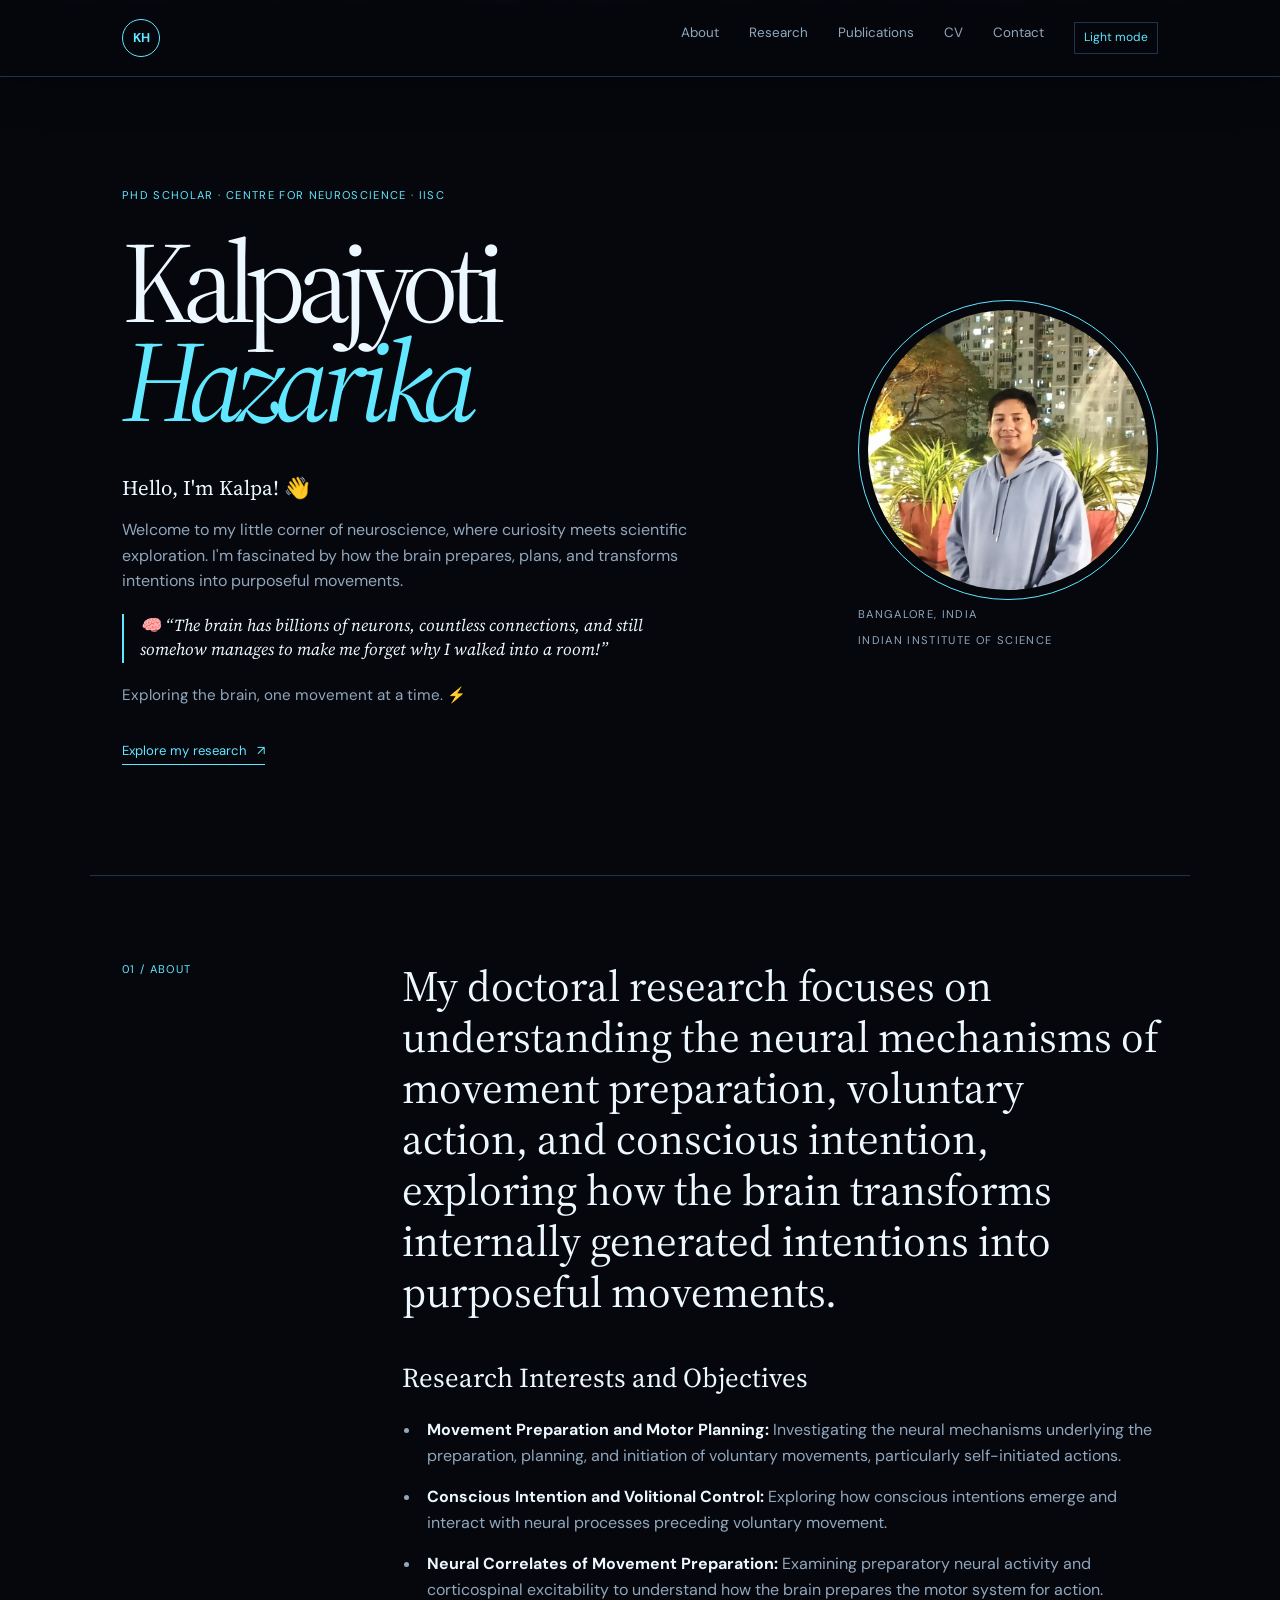
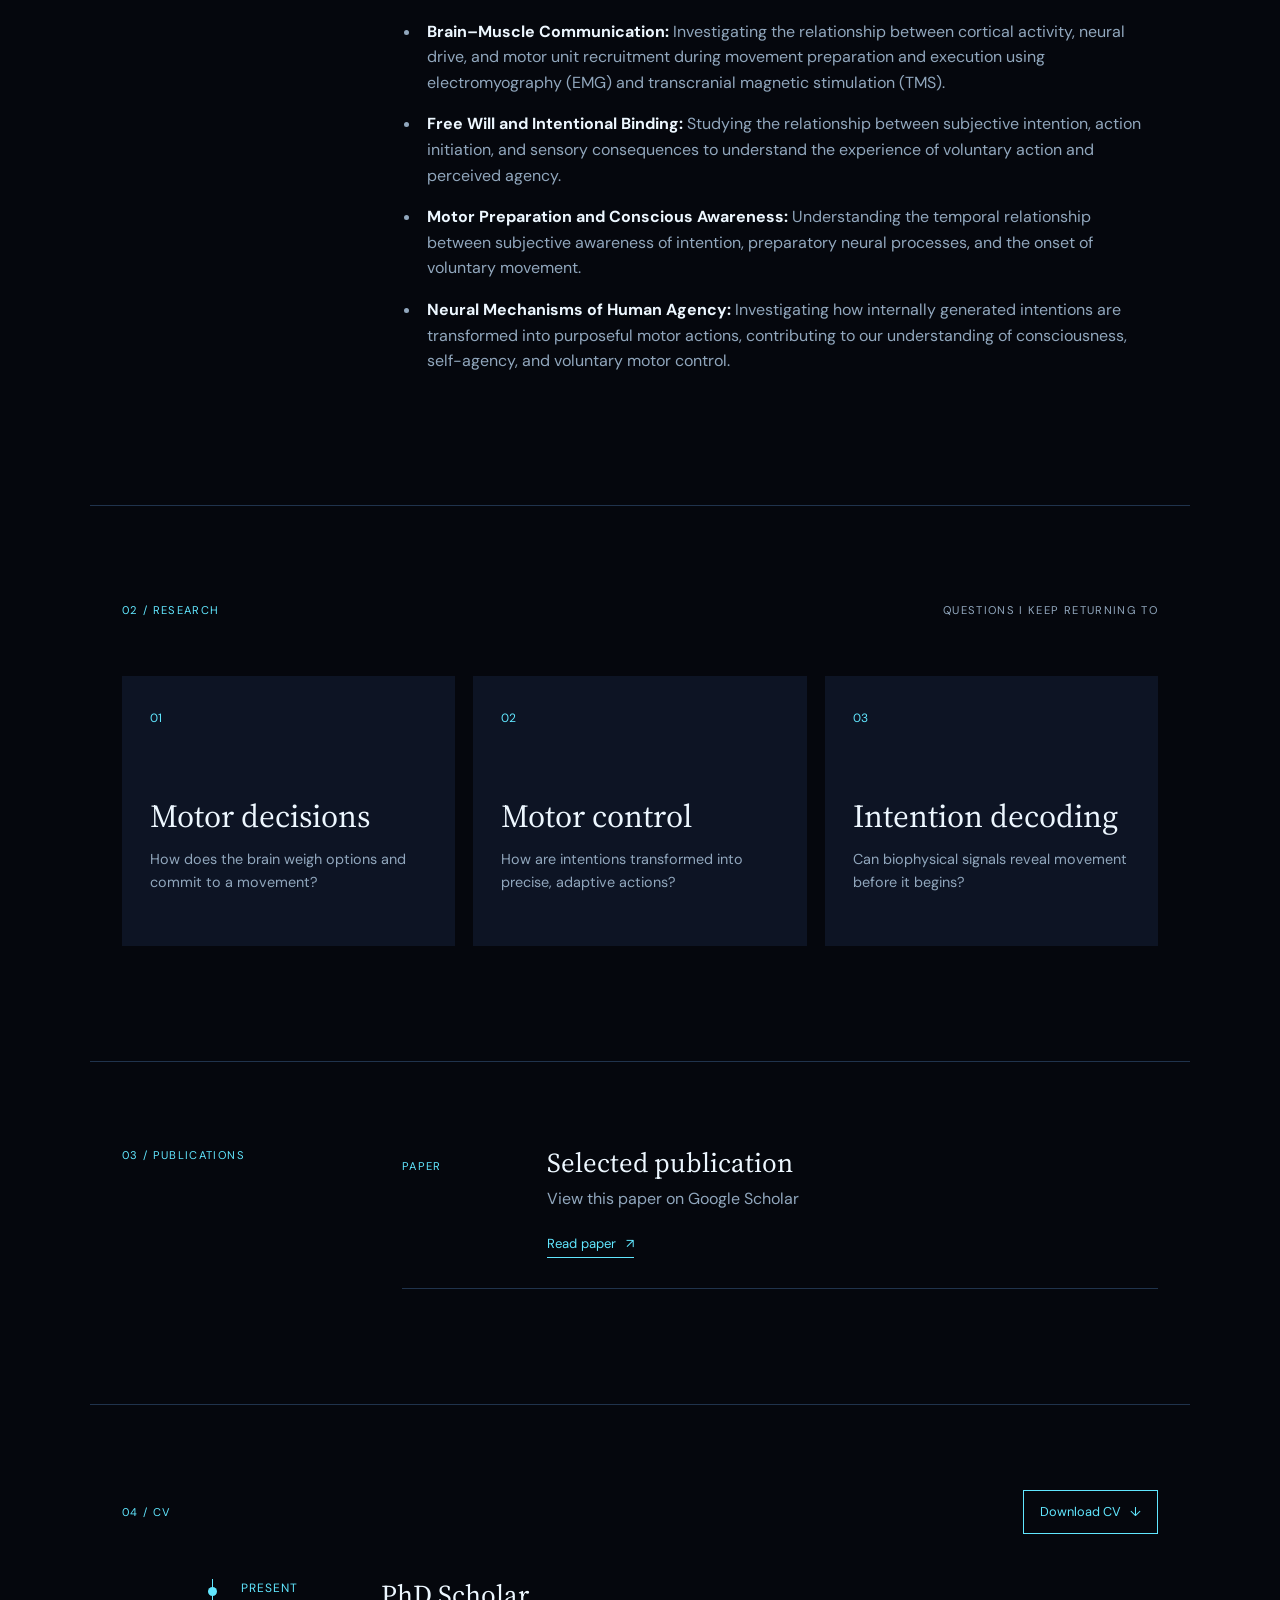
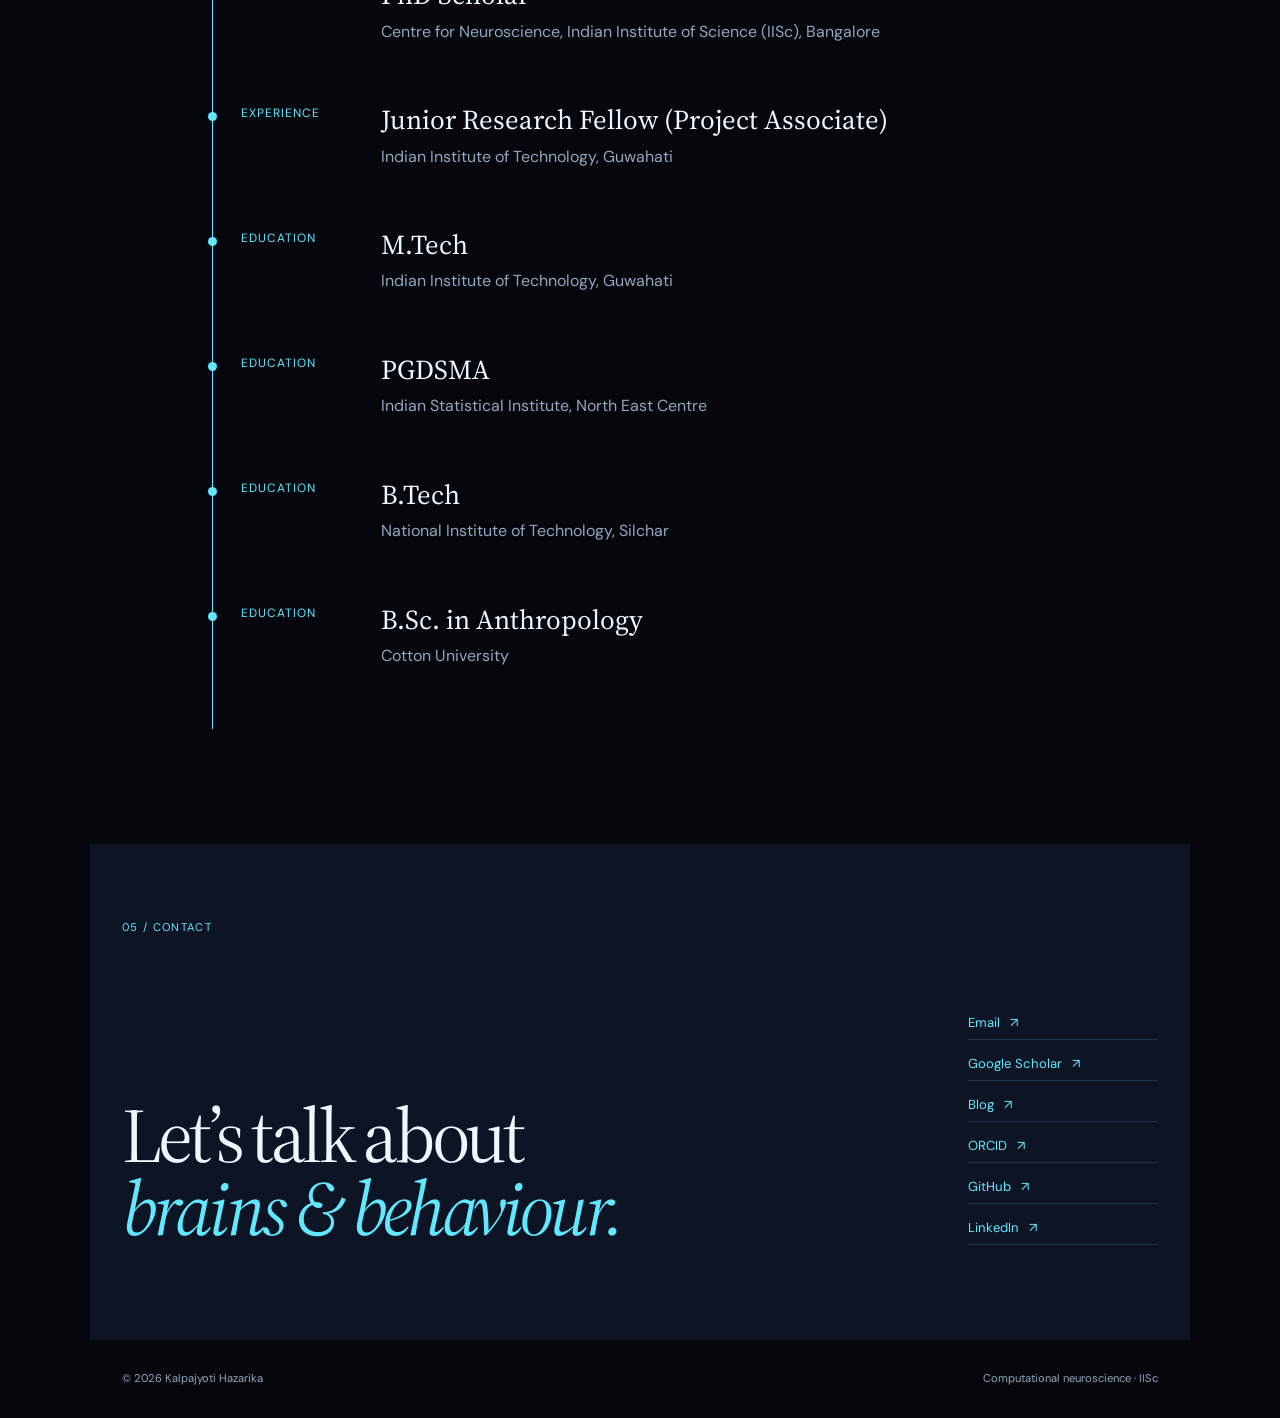
==== index.html @ 0112a3e4 "Update intro section Co-authored-by: Copilot <223556219+Copilot@users.noreply.github.com>" ====
<!doctype html>
<html lang="en">
<head>
  <meta charset="utf-8">
  <meta name="viewport" content="width=device-width, initial-scale=1">
  <meta name="description" content="Kalpajyoti Hazarika - PhD Scholar in computational neuroscience at IISc Bangalore.">
  <title>Kalpajyoti Hazarika | Computational Neuroscience</title>
  <link rel="preconnect" href="https://fonts.googleapis.com">
  <link rel="preconnect" href="https://fonts.gstatic.com" crossorigin>
  <link href="https://fonts.googleapis.com/css2?family=DM+Sans:wght@400;500;600;700&family=Source+Serif+4:opsz,wght@8..60,400;8..60,500;8..60,600&display=swap" rel="stylesheet">
  <link rel="stylesheet" href="styles.css">
</head>
<body>
  <div class="walking-background" aria-hidden="true">
    <img class="walking-skeleton" src="skeleton-brain.png" alt="">
  </div>
  <div class="brain-rain" aria-hidden="true"></div>
  <header class="site-header">
    <nav class="nav container" aria-label="Main navigation">
      <a class="brand" href="#top">KH</a>
      <button class="menu-toggle" aria-label="Toggle navigation" aria-expanded="false">Menu</button>
      <div class="nav-links">
        <a href="#about">About</a>
        <a href="#research">Research</a>
        <a href="#publications">Publications</a>
        <a href="#cv">CV</a>
        <a href="#contact">Contact</a>
        <button class="theme-toggle" type="button" aria-label="Switch to light mode">Light mode</button>
      </div>
    </nav>
  </header>

  <main id="top">
    <section class="hero container">
      <div class="hero-copy">
        <p class="kicker">PhD Scholar · Centre for Neuroscience · IISc</p>
        <!-- Edit your name and position here. -->
        <h1>Kalpajyoti<br><em>Hazarika</em></h1>
        <p class="tagline">Hello, I'm Kalpa! 👋</p>
        <p class="intro-copy">Welcome to my little corner of neuroscience, where curiosity meets scientific exploration. I'm fascinated by how the brain prepares, plans, and transforms intentions into purposeful movements.</p>
        <p class="intro-quote">🧠 “The brain has billions of neurons, countless connections, and still somehow manages to make me forget why I walked into a room!”</p>
        <p class="intro-signoff">Exploring the brain, one movement at a time. ⚡</p>
        <a class="text-link" href="#research">Explore my research <span>↗</span></a>
      </div>
      <div class="hero-photo-wrap">
        <img class="hero-photo" src="photo.png" alt="Kalpajyoti Hazarika" onerror="this.src='https://avatars.githubusercontent.com/u/33069539?v=4'">
        <span class="photo-caption">Bangalore, India<br>Indian Institute of Science</span>
      </div>
    </section>

    <section id="about" class="section container split-section">
      <p class="section-number">01 / ABOUT</p>
      <div>
        <p class="lead">My doctoral research focuses on understanding the neural mechanisms of movement preparation, voluntary action, and conscious intention, exploring how the brain transforms internally generated intentions into purposeful movements.</p>
        <div class="research-interests">
          <h2>Research Interests and Objectives</h2>
          <ul>
            <li><strong>Movement Preparation and Motor Planning:</strong> Investigating the neural mechanisms underlying the preparation, planning, and initiation of voluntary movements, particularly self-initiated actions.</li>
            <li><strong>Conscious Intention and Volitional Control:</strong> Exploring how conscious intentions emerge and interact with neural processes preceding voluntary movement.</li>
            <li><strong>Neural Correlates of Movement Preparation:</strong> Examining preparatory neural activity and corticospinal excitability to understand how the brain prepares the motor system for action.</li>
            <li><strong>Brain–Muscle Communication:</strong> Investigating the relationship between cortical activity, neural drive, and motor unit recruitment during movement preparation and execution using electromyography (EMG) and transcranial magnetic stimulation (TMS).</li>
            <li><strong>Free Will and Intentional Binding:</strong> Studying the relationship between subjective intention, action initiation, and sensory consequences to understand the experience of voluntary action and perceived agency.</li>
            <li><strong>Motor Preparation and Conscious Awareness:</strong> Understanding the temporal relationship between subjective awareness of intention, preparatory neural processes, and the onset of voluntary movement.</li>
            <li><strong>Neural Mechanisms of Human Agency:</strong> Investigating how internally generated intentions are transformed into purposeful motor actions, contributing to our understanding of consciousness, self-agency, and voluntary motor control.</li>
          </ul>
        </div>
      </div>
    </section>

    <section id="research" class="section container">
      <div class="section-heading"><p class="section-number">02 / RESEARCH</p><p class="section-note">Questions I keep returning to</p></div>
      <div class="research-grid">
        <article class="research-card"><span>01</span><h2>Motor decisions</h2><p>How does the brain weigh options and commit to a movement?</p></article>
        <article class="research-card"><span>02</span><h2>Motor control</h2><p>How are intentions transformed into precise, adaptive actions?</p></article>
        <article class="research-card"><span>03</span><h2>Intention decoding</h2><p>Can biophysical signals reveal movement before it begins?</p></article>
      </div>
    </section>

    <section id="publications" class="section container split-section">
      <p class="section-number">03 / PUBLICATIONS</p>
      <div class="publication-list">
        <article class="publication"><p class="publication-year">PAPER</p><div><h2>Selected publication</h2><p>View this paper on Google Scholar</p><a class="text-link" href="https://scholar.google.com/citations?view_op=view_citation&hl=en&user=WgVzKoQAAAAJ&citation_for_view=WgVzKoQAAAAJ:d1gkVwhDpl0C">Read paper <span>↗</span></a></div></article>
      </div>
    </section>

    <section id="cv" class="section container cv-section">
      <div class="section-heading"><p class="section-number">04 / CV</p><a class="button" href="cv.pdf">Download CV <span>↓</span></a></div>
      <div class="timeline">
        <div class="timeline-item"><p>Present</p><div><h2>PhD Scholar</h2><p>Centre for Neuroscience, Indian Institute of Science (IISc), Bangalore</p></div></div>
        <div class="timeline-item"><p>Experience</p><div><h2>Junior Research Fellow (Project Associate)</h2><p>Indian Institute of Technology, Guwahati</p></div></div>
        <div class="timeline-item"><p>Education</p><div><h2>M.Tech</h2><p>Indian Institute of Technology, Guwahati</p></div></div>
        <div class="timeline-item"><p>Education</p><div><h2>PGDSMA</h2><p>Indian Statistical Institute, North East Centre</p></div></div>
        <div class="timeline-item"><p>Education</p><div><h2>B.Tech</h2><p>National Institute of Technology, Silchar</p></div></div>
        <div class="timeline-item"><p>Education</p><div><h2>B.Sc. in Anthropology</h2><p>Cotton University</p></div></div>
      </div>
    </section>

    <section id="contact" class="contact container">
      <p class="section-number">05 / CONTACT</p>
      <div class="contact-content"><h2>Let’s talk about<br><em>brains & behaviour.</em></h2><div class="contact-links">
        <!-- Add your current profile and writing links here. -->
        <a href="mailto:your.email@example.com">Email <span>↗</span></a>
        <a href="https://scholar.google.com/citations?hl=en&user=WgVzKoQAAAAJ">Google Scholar <span>↗</span></a>
        <a href="https://mindful-archive-life.base44.app/about">Blog <span>↗</span></a>
        <a href="#">ORCID <span>↗</span></a>
        <a href="https://github.com/Kalpajyot">GitHub <span>↗</span></a>
        <a href="https://www.linkedin.com/in/kalpajyoti-hazarika-0207b3104/">LinkedIn <span>↗</span></a>
      </div></div>
    </section>
  </main>

  <footer class="footer container"><span>© 2026 Kalpajyoti Hazarika</span><span>Computational neuroscience · IISc</span></footer>
  <script>
    const brainRain = document.querySelector('.brain-rain');
    for (let i = 0; i < 200; i += 1) {
      const brain = document.createElement('span');
      brain.className = 'falling-brain';
      brain.textContent = '🧠';
      brain.style.setProperty('--x', `${Math.random() * 100}%`);
      brain.style.setProperty('--delay', `${Math.random() * 18}s`);
      brain.style.setProperty('--duration', `${8 + Math.random() * 12}s`);
      brain.style.setProperty('--size', `${0.65 + Math.random() * 0.9}rem`);
      brainRain.appendChild(brain);
    }
    const themeToggle = document.querySelector('.theme-toggle');
    const savedTheme = localStorage.getItem('theme');
    if (savedTheme === 'light') {
      document.documentElement.dataset.theme = 'light';
      document.documentElement.classList.add('theme-light');
    }
    const updateThemeButton = () => {
      const light = document.documentElement.dataset.theme === 'light';
      themeToggle.textContent = light ? 'Dark mode' : 'Light mode';
      themeToggle.setAttribute('aria-label', light ? 'Switch to dark mode' : 'Switch to light mode');
    };
    updateThemeButton();
    themeToggle.addEventListener('click', () => {
      const light = document.documentElement.dataset.theme !== 'light';
      document.documentElement.dataset.theme = light ? 'light' : 'dark';
      document.documentElement.classList.toggle('theme-light', light);
      localStorage.setItem('theme', light ? 'light' : 'dark');
      updateThemeButton();
    });
    const toggle = document.querySelector('.menu-toggle');
    const links = document.querySelector('.nav-links');
    toggle.addEventListener('click', () => { const open = links.classList.toggle('open'); toggle.setAttribute('aria-expanded', open); });
    links.querySelectorAll('a').forEach(link => link.addEventListener('click', () => links.classList.remove('open')));
  </script>
</body>
</html>
---- styles.css ----
:root { color-scheme:dark; --bg:#05070d; --surface:#0d1424; --text:#edf7ff; --muted:#91a7bd; --accent:#61e7ff; --line:#20334c; --serif:'Source Serif 4', Georgia, serif; --sans:'DM Sans', Arial, sans-serif; }
[data-theme="light"], .theme-light { color-scheme:light; --bg:#f4f7f5; --surface:#e5efeb; --text:#18302c; --muted:#60736e; --accent:#158f86; --line:#cbd9d4; }
* { box-sizing:border-box; } html { scroll-behavior:smooth; } body { margin:0; background:var(--bg); color:var(--text); font-family:var(--sans); line-height:1.6; overflow-x:hidden; } a { color:inherit; text-decoration:none; } .container { max-width:1100px; margin:0 auto; padding-left:32px; padding-right:32px; }
.walking-background { height:100vh; left:0; opacity:.28; overflow:hidden; pointer-events:none; position:fixed; top:0; width:100%; z-index:0; }.walking-skeleton { animation:walk-cycle 18s linear infinite; bottom:9vh; filter:drop-shadow(0 0 18px rgba(97,231,255,.35)); height:220px; left:-240px; object-fit:contain; position:absolute; width:220px; }.brain-rain { height:100vh; inset:0; overflow:hidden; pointer-events:none; position:fixed; z-index:0; }.falling-brain { animation:fall var(--duration) linear var(--delay) infinite; color:#ff6bd6; filter:drop-shadow(0 0 8px rgba(255,107,214,.65)); font-size:var(--size); left:var(--x); position:absolute; top:-2rem; }
.site-header, main, .footer { position:relative; z-index:1; } .site-header { background:color-mix(in srgb, var(--bg) 88%, transparent); box-shadow:0 10px 40px rgba(0,0,0,.3); }
@keyframes walk-cycle { 0% { left:-240px; bottom:9vh; transform:translateY(0) rotate(-4deg) scaleX(.96); } 8% { transform:translateY(-13px) rotate(4deg) scaleX(1); } 16% { transform:translateY(0) rotate(-4deg) scaleX(.96); } 24% { left:14vw; bottom:25vh; transform:translateY(-13px) rotate(4deg) scaleX(1); } 32% { transform:translateY(0) rotate(-4deg) scaleX(.96); } 40% { left:32vw; bottom:12vh; transform:translateY(-13px) rotate(4deg) scaleX(1); } 48% { transform:translateY(0) rotate(-4deg) scaleX(.96); } 56% { left:51vw; bottom:32vh; transform:translateY(-13px) rotate(4deg) scaleX(1); } 64% { transform:translateY(0) rotate(-4deg) scaleX(.96); } 72% { left:69vw; bottom:16vh; transform:translateY(-13px) rotate(4deg) scaleX(1); } 80% { transform:translateY(0) rotate(-4deg) scaleX(.96); } 90% { left:87vw; bottom:27vh; transform:translateY(-13px) rotate(4deg) scaleX(1); } 100% { left:calc(100vw + 20px); bottom:9vh; transform:translateY(0) rotate(-4deg) scaleX(.96); } } @keyframes fall { from { opacity:0; transform:translate3d(0,-5vh,0) rotate(0deg); } 10% { opacity:.8; } to { opacity:.15; transform:translate3d(-8vw,110vh,0) rotate(360deg); } } @media (prefers-reduced-motion:reduce) { .walking-skeleton,.falling-brain { animation:none; } .walking-skeleton { left:calc(50% - 110px); } .falling-brain { display:none; } }
.site-header { border-bottom:1px solid var(--line); position:sticky; top:0; z-index:10; background:color-mix(in srgb, var(--bg) 92%, transparent); backdrop-filter:blur(12px); }.nav { align-items:center; display:flex; height:76px; justify-content:space-between; }.brand { align-items:center; border:1px solid var(--accent); border-radius:50%; color:var(--accent); display:flex; font-size:.8rem; font-weight:700; height:38px; justify-content:center; width:38px; }.nav-links { display:flex; gap:30px; }.nav-links a { color:var(--muted); font-size:.84rem; }.nav-links a:hover,.text-link:hover,.contact-links a:hover { color:var(--accent); }.menu-toggle,.theme-toggle { background:none; border:0; color:var(--text); font:inherit; }.menu-toggle { display:none; }.theme-toggle { border:1px solid var(--line); color:var(--accent); cursor:pointer; font-size:.75rem; padding:5px 9px; }
.hero { align-items:center; display:grid; gap:80px; grid-template-columns:1.35fr .65fr; min-height:650px; padding-bottom:110px; padding-top:110px; }.kicker,.section-number,.section-note,.photo-caption,.publication-year { color:var(--accent); font-size:.7rem; letter-spacing:.12em; text-transform:uppercase; }.kicker { margin:0 0 28px; }.hero h1 { font-family:var(--serif); font-size:clamp(4rem,9vw,7.4rem); font-weight:400; letter-spacing:-.08em; line-height:.86; margin:0; }.hero h1 em,.contact h2 em { color:var(--accent); font-style:italic; }.tagline { font-family:var(--serif); font-size:1.3rem; line-height:1.25; margin:44px 0 16px; max-width:570px; }.intro-copy,.intro-quote,.intro-signoff { max-width:570px; }.intro-copy,.intro-signoff { color:var(--muted); }.intro-copy { font-size:1rem; margin:0 0 20px; }.intro-quote { border-left:2px solid var(--accent); color:var(--text); font-family:var(--serif); font-size:1.05rem; font-style:italic; line-height:1.45; margin:0 0 20px; padding-left:16px; }.intro-signoff { font-size:.95rem; margin:0 0 30px; }.text-link { border-bottom:1px solid var(--accent); color:var(--accent); display:inline-block; font-size:.82rem; padding-bottom:3px; }.text-link span,.button span,.contact-links span { margin-left:6px; }.hero-photo-wrap { justify-self:end; max-width:300px; }.hero-photo { aspect-ratio:1; border-radius:50%; display:block; object-fit:cover; padding:9px; border:1px solid var(--accent); width:100%; }.photo-caption { color:var(--muted); line-height:1.6; margin:17px 0 0; text-align:center; }
.section { border-top:1px solid var(--line); padding-bottom:115px; padding-top:85px; }.split-section { display:grid; gap:100px; grid-template-columns:180px 1fr; }.section-number { margin:0; }.lead { font-family:var(--serif); font-size:clamp(1.7rem,3.4vw,2.7rem); line-height:1.18; margin:0; max-width:780px; }.research-interests { color:var(--muted); font-size:1rem; margin-top:38px; max-width:780px; }.research-interests h2 { color:var(--text); font-family:var(--serif); font-size:1.7rem; font-weight:400; margin:0 0 18px; }.research-interests ul { margin:0; padding-left:1.2rem; }.research-interests li { margin:0 0 16px; padding-left:6px; }.research-interests strong { color:var(--text); }.section-heading { align-items:baseline; display:flex; justify-content:space-between; margin-bottom:45px; }.section-note { color:var(--muted); }.research-grid { display:grid; gap:18px; grid-template-columns:repeat(3,1fr); }.research-card { background:var(--surface); min-height:270px; padding:28px; transition:transform .2s ease; }.research-card:hover { transform:translateY(-5px); }.research-card span { color:var(--accent); font-size:.75rem; }.research-card h2 { font-family:var(--serif); font-size:2rem; font-weight:400; line-height:1.05; margin:70px 0 15px; }.research-card p { color:var(--muted); font-size:.9rem; margin:0; }.publication { border-bottom:1px solid var(--line); display:grid; gap:45px; grid-template-columns:100px 1fr; padding:0 0 30px; }.publication h2,.timeline h2 { font-family:var(--serif); font-size:1.7rem; font-weight:400; line-height:1.15; margin:0 0 8px; }.publication p:not(.publication-year),.timeline p { color:var(--muted); margin:0 0 18px; }.button { border:1px solid var(--accent); color:var(--accent); font-size:.8rem; padding:11px 16px; }.timeline { border-left:1px solid var(--accent); margin-left:90px; }.timeline-item { display:grid; gap:40px; grid-template-columns:100px 1fr; padding:0 0 42px 28px; position:relative; }.timeline-item:before { background:var(--accent); border-radius:50%; content:''; height:9px; left:-5px; position:absolute; top:8px; width:9px; }.timeline-item > p { color:var(--accent); font-size:.75rem; letter-spacing:.08em; text-transform:uppercase; }.contact { background:var(--surface); padding-bottom:95px; padding-top:75px; }.contact-content { align-items:end; display:flex; justify-content:space-between; margin-top:75px; }.contact h2 { font-family:var(--serif); font-size:clamp(2.8rem,6vw,5.8rem); font-weight:400; letter-spacing:-.06em; line-height:.95; margin:0; }.contact-links { display:grid; gap:13px; }.contact-links a { border-bottom:1px solid var(--line); color:var(--accent); font-size:.82rem; min-width:190px; padding-bottom:6px; }.footer { color:var(--muted); display:flex; font-size:.7rem; justify-content:space-between; padding-bottom:30px; padding-top:30px; }
@media (max-width:700px) { .container { padding-left:22px; padding-right:22px; }.nav { height:65px; }.menu-toggle { display:block; font-size:.8rem; }.nav-links { background:var(--bg); border-bottom:1px solid var(--line); display:none; flex-direction:column; gap:0; left:0; padding:12px 22px 18px; position:absolute; right:0; top:65px; }.nav-links.open { display:flex; }.nav-links a { padding:9px 0; }.hero { display:flex; flex-direction:column; gap:55px; min-height:auto; padding-bottom:85px; padding-top:75px; }.hero-photo-wrap { align-self:center; max-width:235px; }.split-section { display:block; }.section-number { margin-bottom:30px; }.section { padding-bottom:75px; padding-top:60px; }.research-grid { grid-template-columns:1fr; }.research-card { min-height:210px; }.research-card h2 { margin-top:45px; }.section-heading { align-items:flex-start; flex-direction:column; gap:20px; }.publication { gap:20px; grid-template-columns:65px 1fr; }.timeline { margin-left:0; }.timeline-item { gap:18px; grid-template-columns:70px 1fr; padding-left:20px; }.contact { padding-bottom:70px; padding-top:60px; }.contact-content { align-items:flex-start; flex-direction:column; gap:55px; margin-top:55px; }.footer { flex-direction:column; gap:8px; } }
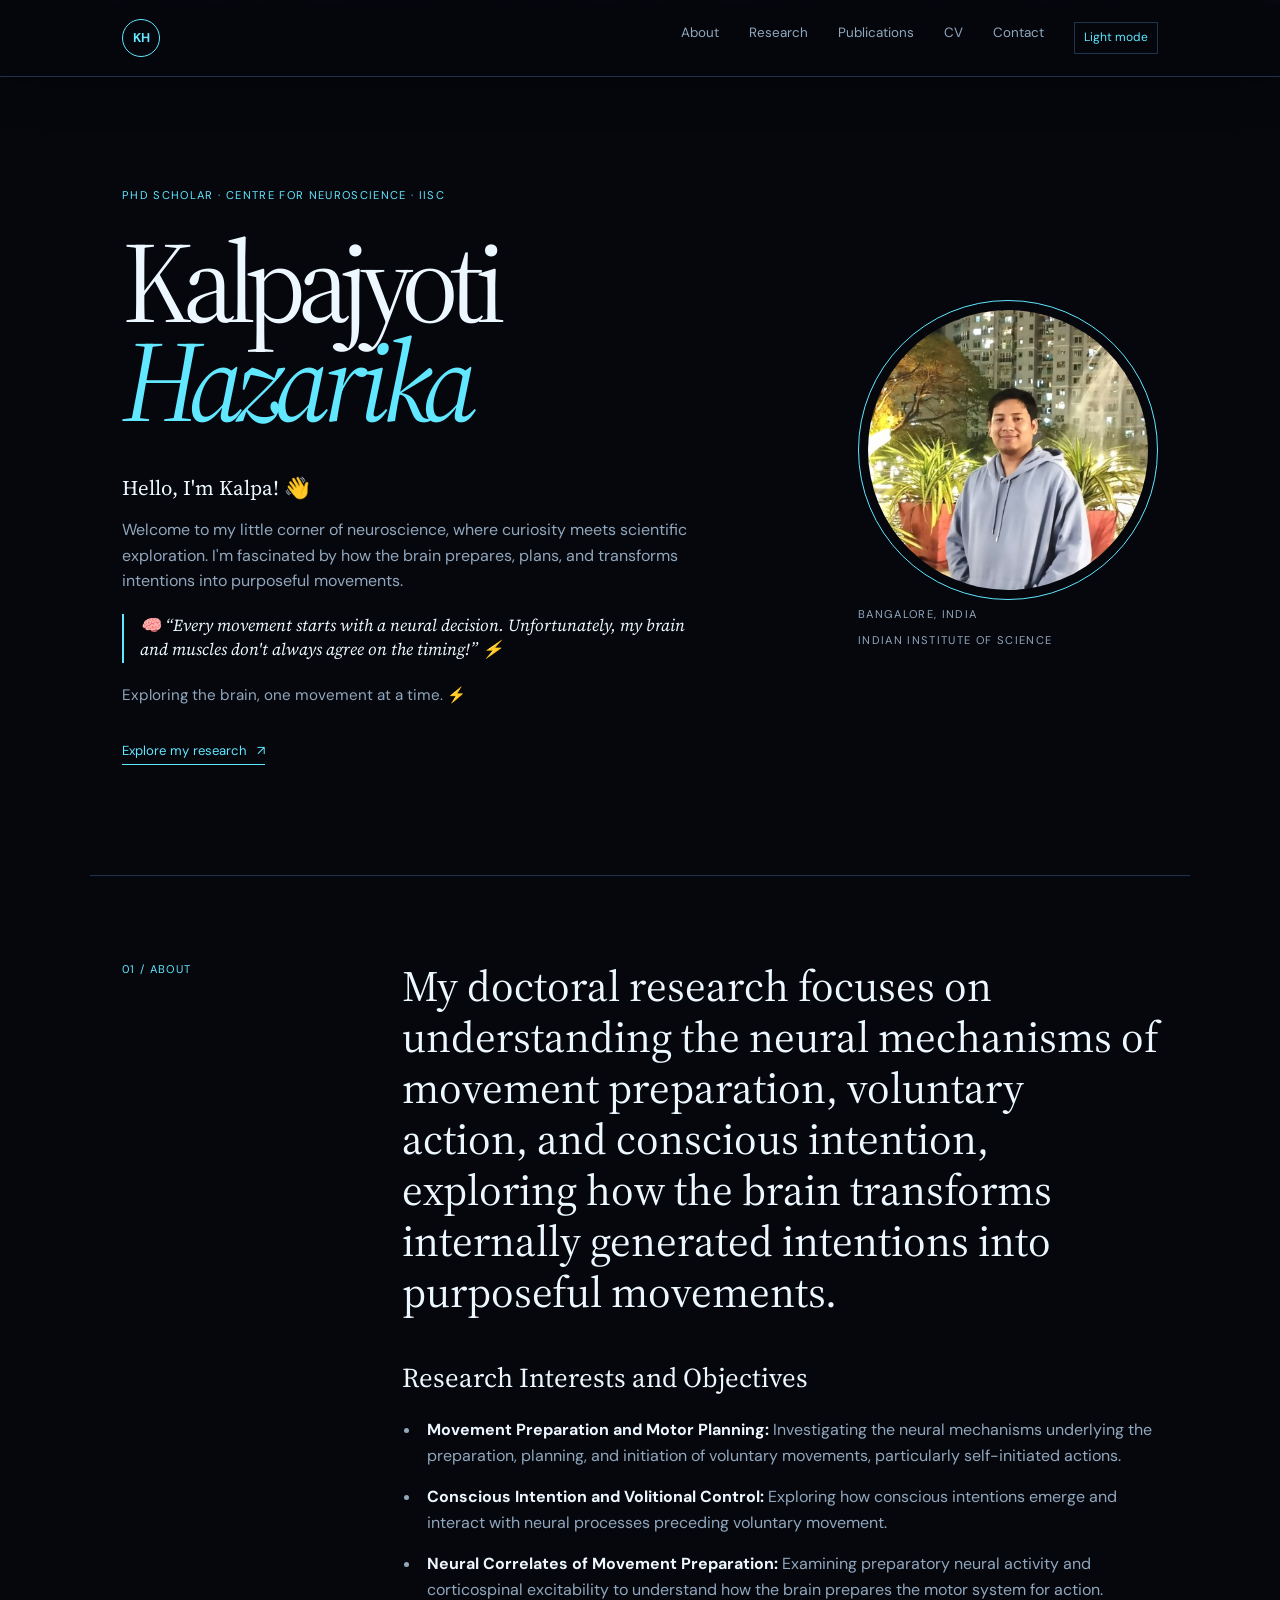
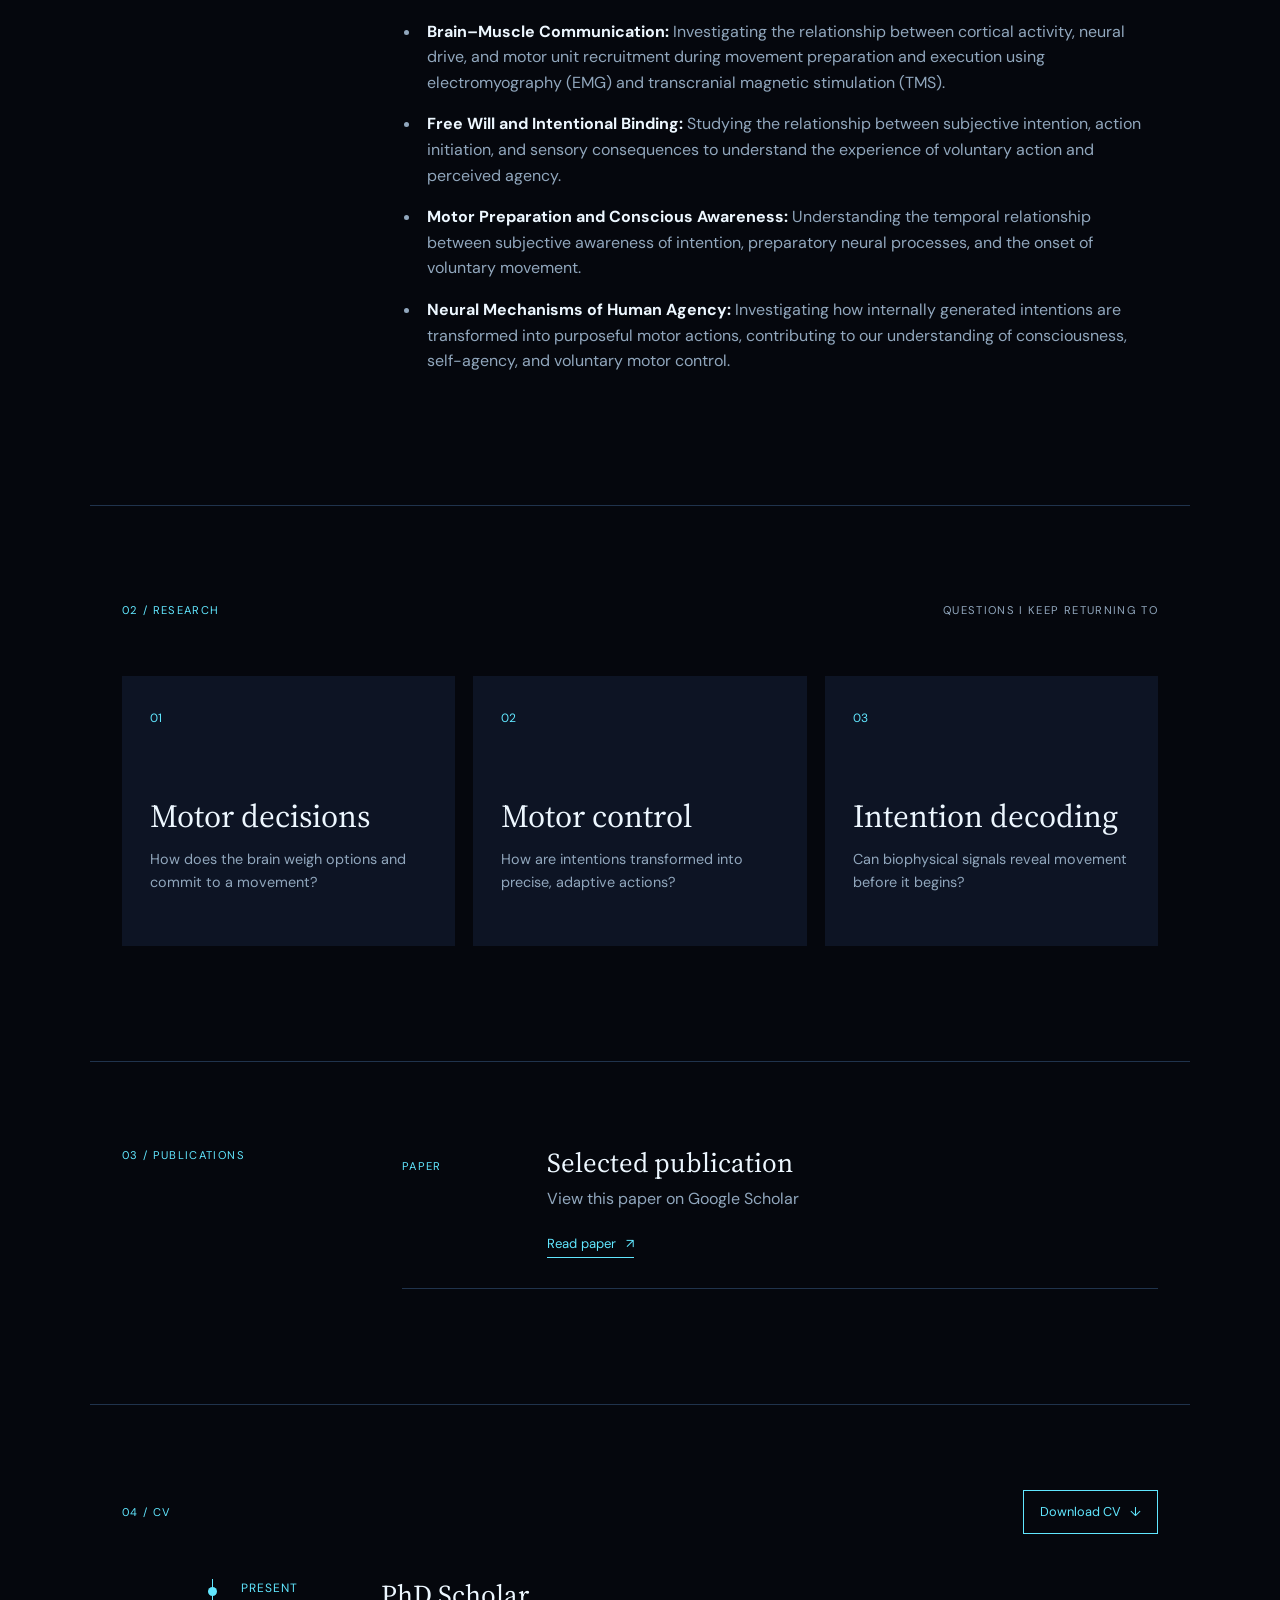
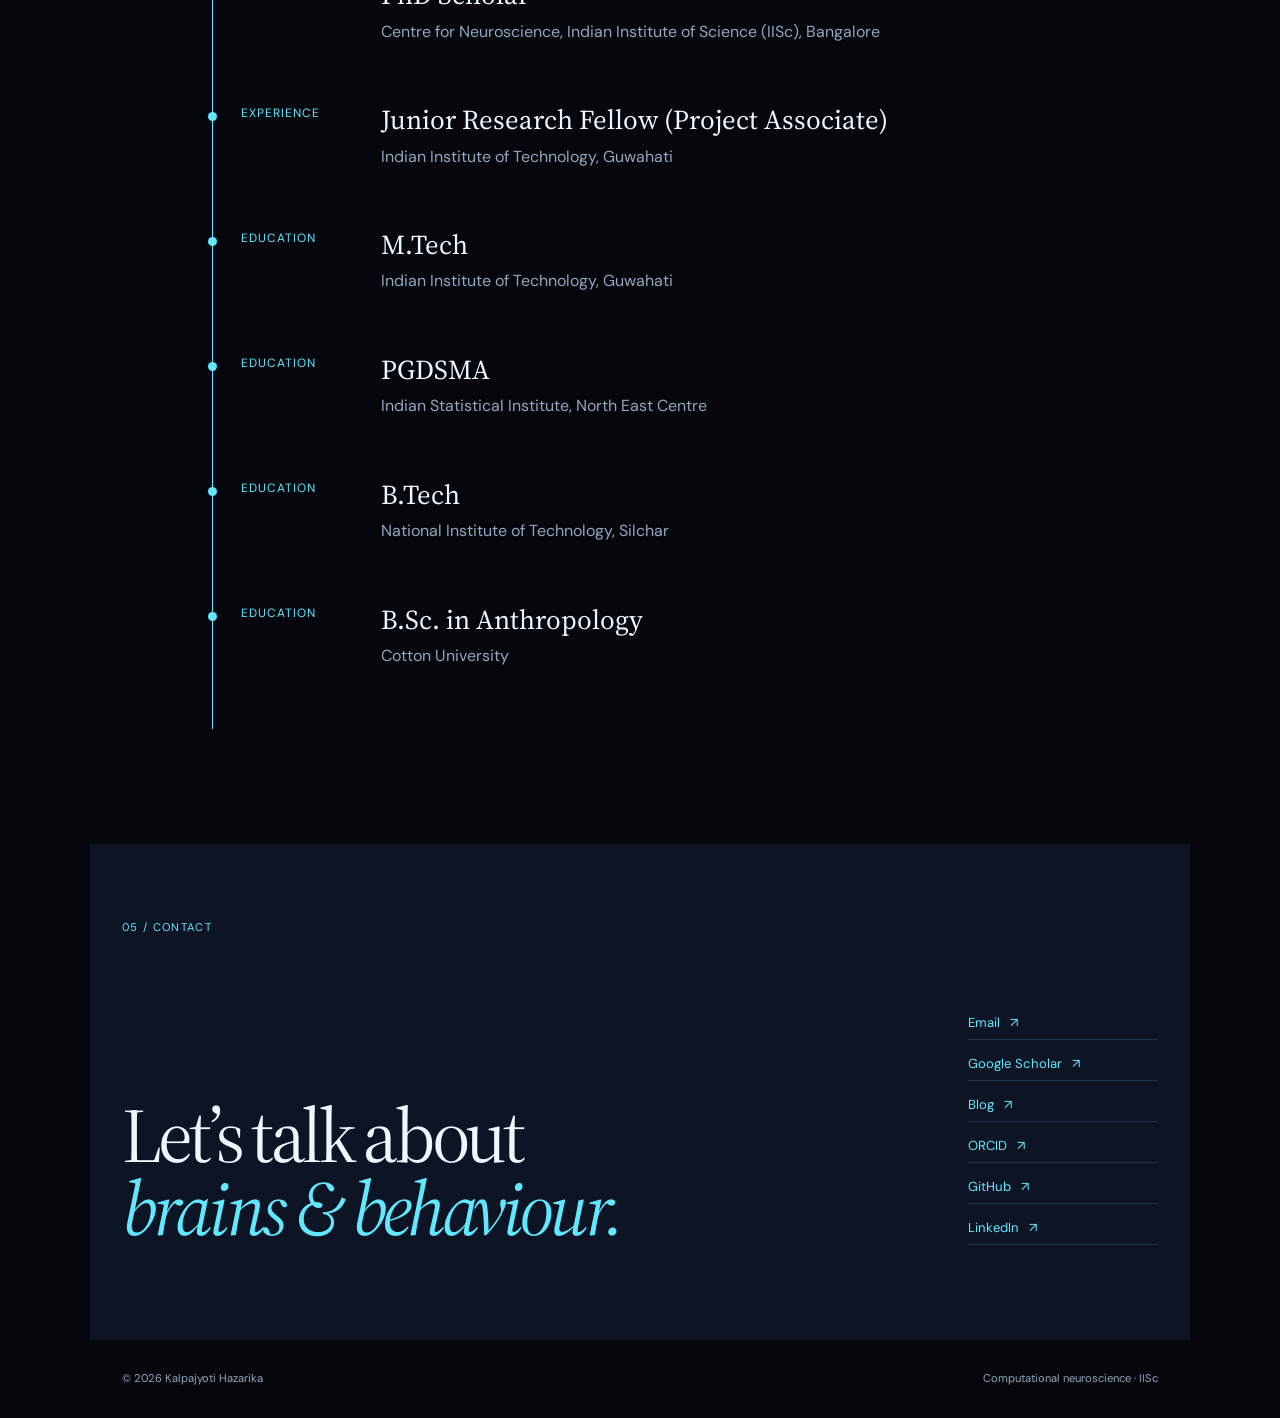
==== commit 6e6a73f8: "Update intro quote Co-authored-by: Copilot <223556219+Copilot@users.noreply.github.com>" ====
--- a/index.html
+++ b/index.html
@@ -38,7 +38,7 @@
         <h1>Kalpajyoti<br><em>Hazarika</em></h1>
         <p class="tagline">Hello, I'm Kalpa! 👋</p>
         <p class="intro-copy">Welcome to my little corner of neuroscience, where curiosity meets scientific exploration. I'm fascinated by how the brain prepares, plans, and transforms intentions into purposeful movements.</p>
-        <p class="intro-quote">🧠 “The brain has billions of neurons, countless connections, and still somehow manages to make me forget why I walked into a room!”</p>
+        <p class="intro-quote">🧠 “Every movement starts with a neural decision. Unfortunately, my brain and muscles don't always agree on the timing!” ⚡</p>
         <p class="intro-signoff">Exploring the brain, one movement at a time. ⚡</p>
         <a class="text-link" href="#research">Explore my research <span>↗</span></a>
       </div>
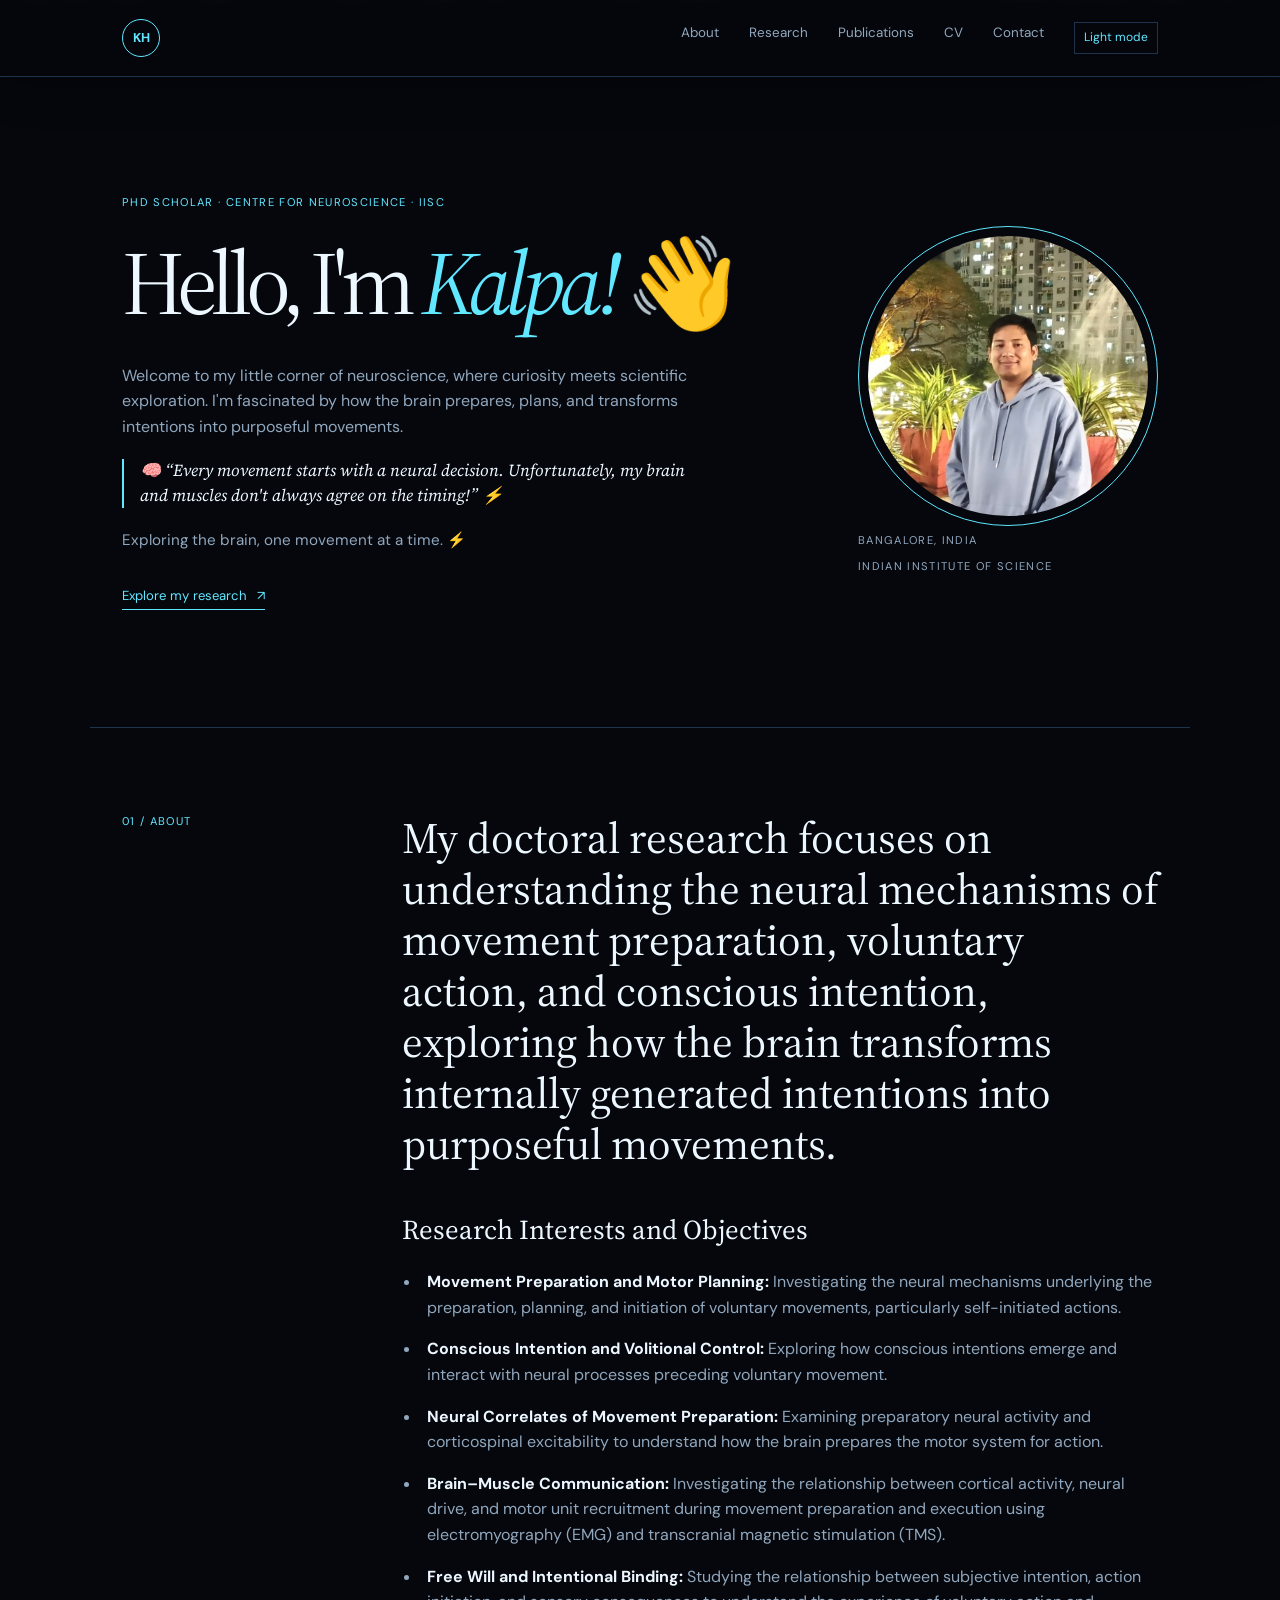
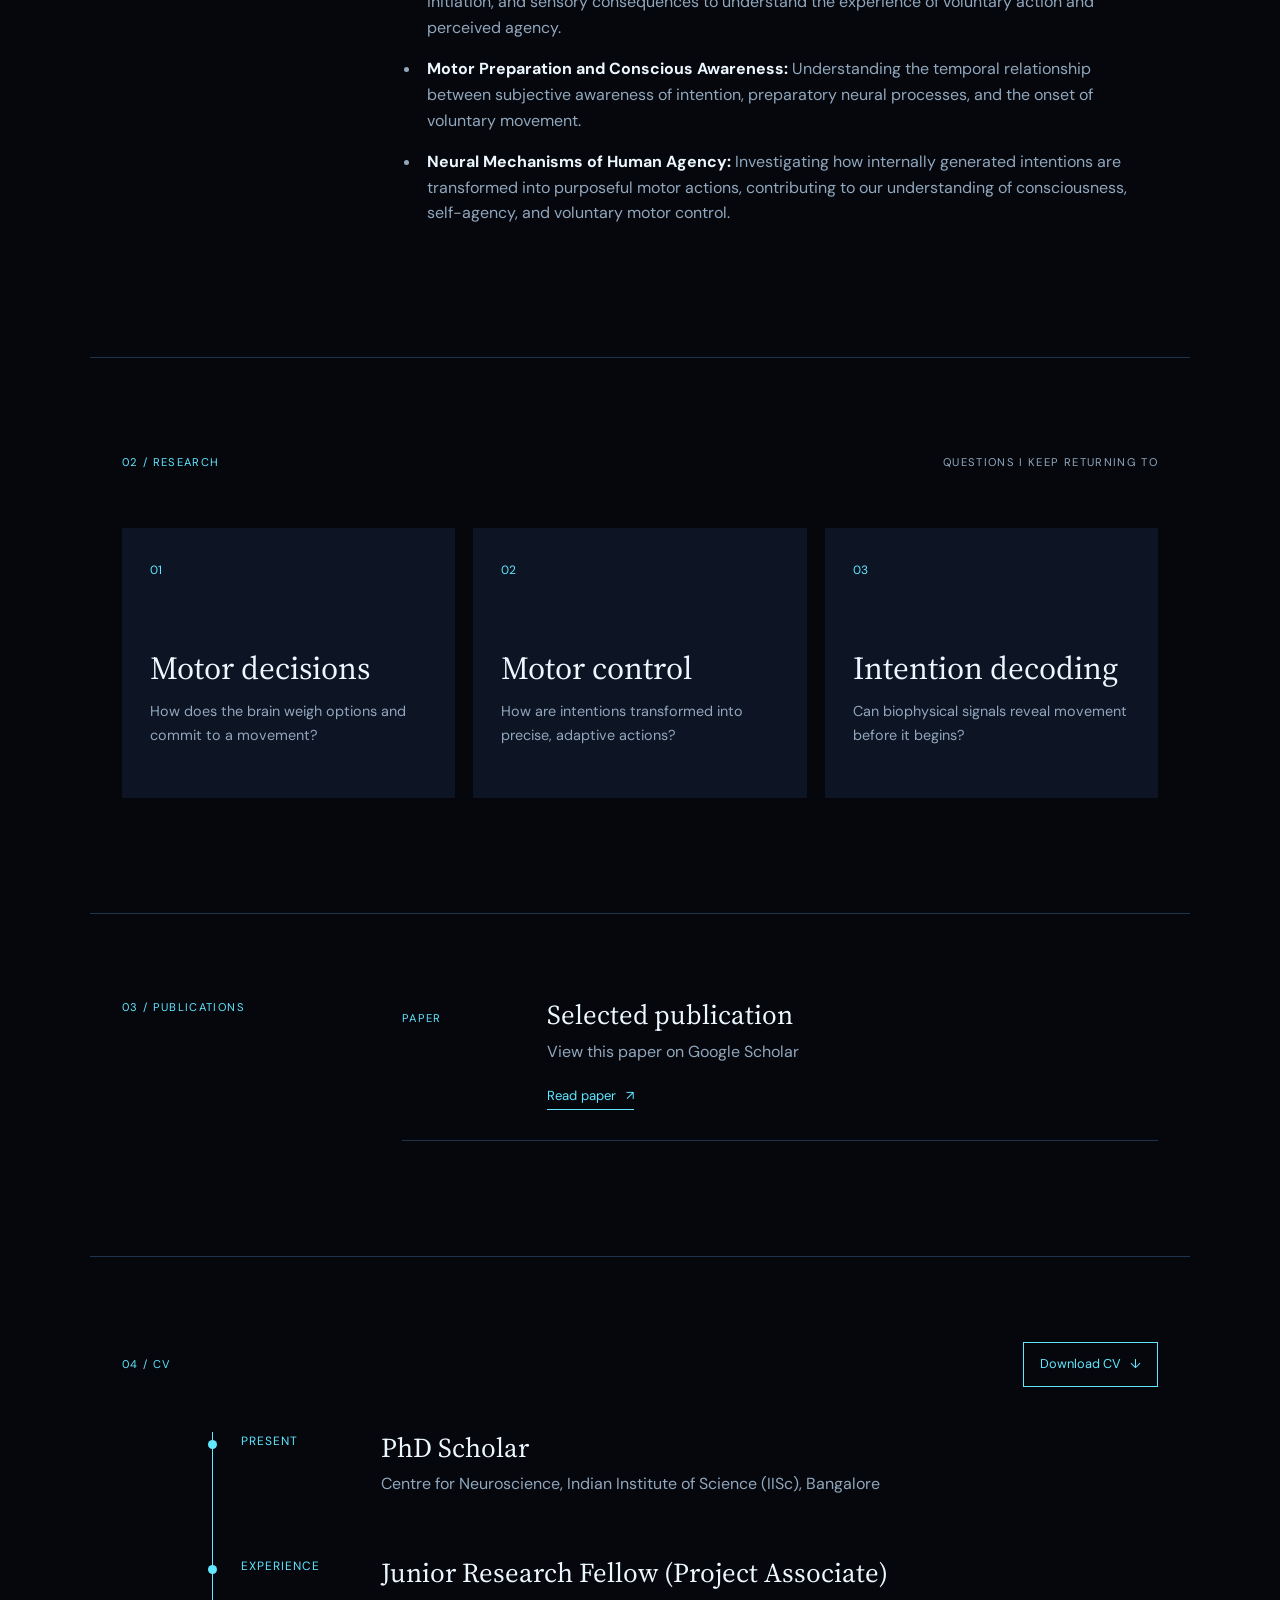
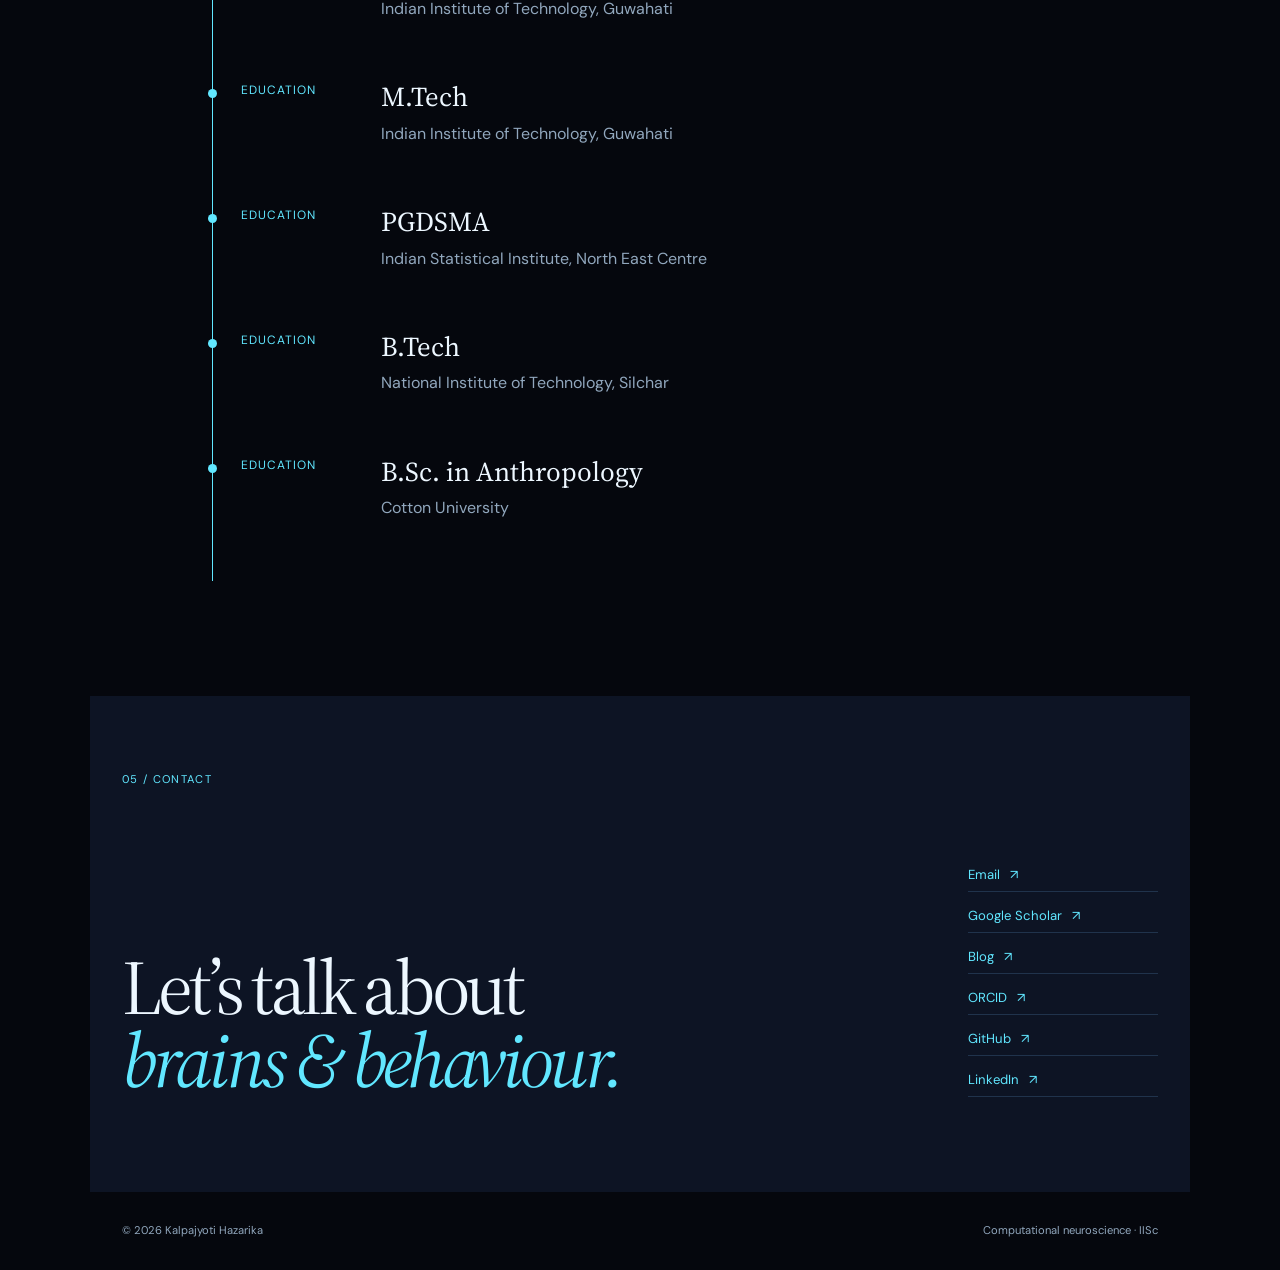
==== commit d39473c1: "Simplify hero introduction Co-authored-by: Copilot <223556219+Copilot@users.noreply.github.com>" ====
--- a/index.html
+++ b/index.html
@@ -35,8 +35,7 @@
       <div class="hero-copy">
         <p class="kicker">PhD Scholar · Centre for Neuroscience · IISc</p>
         <!-- Edit your name and position here. -->
-        <h1>Kalpajyoti<br><em>Hazarika</em></h1>
-        <p class="tagline">Hello, I'm Kalpa! 👋</p>
+        <h1 class="hero-greeting">Hello, I'm <em>Kalpa!</em> 👋</h1>
         <p class="intro-copy">Welcome to my little corner of neuroscience, where curiosity meets scientific exploration. I'm fascinated by how the brain prepares, plans, and transforms intentions into purposeful movements.</p>
         <p class="intro-quote">🧠 “Every movement starts with a neural decision. Unfortunately, my brain and muscles don't always agree on the timing!” ⚡</p>
         <p class="intro-signoff">Exploring the brain, one movement at a time. ⚡</p>
--- a/styles.css
+++ b/styles.css
@@ -5,6 +5,6 @@
 .site-header, main, .footer { position:relative; z-index:1; } .site-header { background:color-mix(in srgb, var(--bg) 88%, transparent); box-shadow:0 10px 40px rgba(0,0,0,.3); }
 @keyframes walk-cycle { 0% { left:-240px; bottom:9vh; transform:translateY(0) rotate(-4deg) scaleX(.96); } 8% { transform:translateY(-13px) rotate(4deg) scaleX(1); } 16% { transform:translateY(0) rotate(-4deg) scaleX(.96); } 24% { left:14vw; bottom:25vh; transform:translateY(-13px) rotate(4deg) scaleX(1); } 32% { transform:translateY(0) rotate(-4deg) scaleX(.96); } 40% { left:32vw; bottom:12vh; transform:translateY(-13px) rotate(4deg) scaleX(1); } 48% { transform:translateY(0) rotate(-4deg) scaleX(.96); } 56% { left:51vw; bottom:32vh; transform:translateY(-13px) rotate(4deg) scaleX(1); } 64% { transform:translateY(0) rotate(-4deg) scaleX(.96); } 72% { left:69vw; bottom:16vh; transform:translateY(-13px) rotate(4deg) scaleX(1); } 80% { transform:translateY(0) rotate(-4deg) scaleX(.96); } 90% { left:87vw; bottom:27vh; transform:translateY(-13px) rotate(4deg) scaleX(1); } 100% { left:calc(100vw + 20px); bottom:9vh; transform:translateY(0) rotate(-4deg) scaleX(.96); } } @keyframes fall { from { opacity:0; transform:translate3d(0,-5vh,0) rotate(0deg); } 10% { opacity:.8; } to { opacity:.15; transform:translate3d(-8vw,110vh,0) rotate(360deg); } } @media (prefers-reduced-motion:reduce) { .walking-skeleton,.falling-brain { animation:none; } .walking-skeleton { left:calc(50% - 110px); } .falling-brain { display:none; } }
 .site-header { border-bottom:1px solid var(--line); position:sticky; top:0; z-index:10; background:color-mix(in srgb, var(--bg) 92%, transparent); backdrop-filter:blur(12px); }.nav { align-items:center; display:flex; height:76px; justify-content:space-between; }.brand { align-items:center; border:1px solid var(--accent); border-radius:50%; color:var(--accent); display:flex; font-size:.8rem; font-weight:700; height:38px; justify-content:center; width:38px; }.nav-links { display:flex; gap:30px; }.nav-links a { color:var(--muted); font-size:.84rem; }.nav-links a:hover,.text-link:hover,.contact-links a:hover { color:var(--accent); }.menu-toggle,.theme-toggle { background:none; border:0; color:var(--text); font:inherit; }.menu-toggle { display:none; }.theme-toggle { border:1px solid var(--line); color:var(--accent); cursor:pointer; font-size:.75rem; padding:5px 9px; }
-.hero { align-items:center; display:grid; gap:80px; grid-template-columns:1.35fr .65fr; min-height:650px; padding-bottom:110px; padding-top:110px; }.kicker,.section-number,.section-note,.photo-caption,.publication-year { color:var(--accent); font-size:.7rem; letter-spacing:.12em; text-transform:uppercase; }.kicker { margin:0 0 28px; }.hero h1 { font-family:var(--serif); font-size:clamp(4rem,9vw,7.4rem); font-weight:400; letter-spacing:-.08em; line-height:.86; margin:0; }.hero h1 em,.contact h2 em { color:var(--accent); font-style:italic; }.tagline { font-family:var(--serif); font-size:1.3rem; line-height:1.25; margin:44px 0 16px; max-width:570px; }.intro-copy,.intro-quote,.intro-signoff { max-width:570px; }.intro-copy,.intro-signoff { color:var(--muted); }.intro-copy { font-size:1rem; margin:0 0 20px; }.intro-quote { border-left:2px solid var(--accent); color:var(--text); font-family:var(--serif); font-size:1.05rem; font-style:italic; line-height:1.45; margin:0 0 20px; padding-left:16px; }.intro-signoff { font-size:.95rem; margin:0 0 30px; }.text-link { border-bottom:1px solid var(--accent); color:var(--accent); display:inline-block; font-size:.82rem; padding-bottom:3px; }.text-link span,.button span,.contact-links span { margin-left:6px; }.hero-photo-wrap { justify-self:end; max-width:300px; }.hero-photo { aspect-ratio:1; border-radius:50%; display:block; object-fit:cover; padding:9px; border:1px solid var(--accent); width:100%; }.photo-caption { color:var(--muted); line-height:1.6; margin:17px 0 0; text-align:center; }
+.hero { align-items:center; display:grid; gap:80px; grid-template-columns:1.35fr .65fr; min-height:650px; padding-bottom:110px; padding-top:110px; }.kicker,.section-number,.section-note,.photo-caption,.publication-year { color:var(--accent); font-size:.7rem; letter-spacing:.12em; text-transform:uppercase; }.kicker { margin:0 0 28px; }.hero h1 { font-family:var(--serif); font-size:clamp(3.2rem,7vw,6.2rem); font-weight:400; letter-spacing:-.07em; line-height:.95; margin:0 0 38px; }.hero h1 em,.contact h2 em { color:var(--accent); font-style:italic; }.intro-copy,.intro-quote,.intro-signoff { max-width:570px; }.intro-copy,.intro-signoff { color:var(--muted); }.intro-copy { font-size:1rem; margin:0 0 20px; }.intro-quote { border-left:2px solid var(--accent); color:var(--text); font-family:var(--serif); font-size:1.05rem; font-style:italic; line-height:1.45; margin:0 0 20px; padding-left:16px; }.intro-signoff { font-size:.95rem; margin:0 0 30px; }.text-link { border-bottom:1px solid var(--accent); color:var(--accent); display:inline-block; font-size:.82rem; padding-bottom:3px; }.text-link span,.button span,.contact-links span { margin-left:6px; }.hero-photo-wrap { justify-self:end; max-width:300px; }.hero-photo { aspect-ratio:1; border-radius:50%; display:block; object-fit:cover; padding:9px; border:1px solid var(--accent); width:100%; }.photo-caption { color:var(--muted); line-height:1.6; margin:17px 0 0; text-align:center; }
 .section { border-top:1px solid var(--line); padding-bottom:115px; padding-top:85px; }.split-section { display:grid; gap:100px; grid-template-columns:180px 1fr; }.section-number { margin:0; }.lead { font-family:var(--serif); font-size:clamp(1.7rem,3.4vw,2.7rem); line-height:1.18; margin:0; max-width:780px; }.research-interests { color:var(--muted); font-size:1rem; margin-top:38px; max-width:780px; }.research-interests h2 { color:var(--text); font-family:var(--serif); font-size:1.7rem; font-weight:400; margin:0 0 18px; }.research-interests ul { margin:0; padding-left:1.2rem; }.research-interests li { margin:0 0 16px; padding-left:6px; }.research-interests strong { color:var(--text); }.section-heading { align-items:baseline; display:flex; justify-content:space-between; margin-bottom:45px; }.section-note { color:var(--muted); }.research-grid { display:grid; gap:18px; grid-template-columns:repeat(3,1fr); }.research-card { background:var(--surface); min-height:270px; padding:28px; transition:transform .2s ease; }.research-card:hover { transform:translateY(-5px); }.research-card span { color:var(--accent); font-size:.75rem; }.research-card h2 { font-family:var(--serif); font-size:2rem; font-weight:400; line-height:1.05; margin:70px 0 15px; }.research-card p { color:var(--muted); font-size:.9rem; margin:0; }.publication { border-bottom:1px solid var(--line); display:grid; gap:45px; grid-template-columns:100px 1fr; padding:0 0 30px; }.publication h2,.timeline h2 { font-family:var(--serif); font-size:1.7rem; font-weight:400; line-height:1.15; margin:0 0 8px; }.publication p:not(.publication-year),.timeline p { color:var(--muted); margin:0 0 18px; }.button { border:1px solid var(--accent); color:var(--accent); font-size:.8rem; padding:11px 16px; }.timeline { border-left:1px solid var(--accent); margin-left:90px; }.timeline-item { display:grid; gap:40px; grid-template-columns:100px 1fr; padding:0 0 42px 28px; position:relative; }.timeline-item:before { background:var(--accent); border-radius:50%; content:''; height:9px; left:-5px; position:absolute; top:8px; width:9px; }.timeline-item > p { color:var(--accent); font-size:.75rem; letter-spacing:.08em; text-transform:uppercase; }.contact { background:var(--surface); padding-bottom:95px; padding-top:75px; }.contact-content { align-items:end; display:flex; justify-content:space-between; margin-top:75px; }.contact h2 { font-family:var(--serif); font-size:clamp(2.8rem,6vw,5.8rem); font-weight:400; letter-spacing:-.06em; line-height:.95; margin:0; }.contact-links { display:grid; gap:13px; }.contact-links a { border-bottom:1px solid var(--line); color:var(--accent); font-size:.82rem; min-width:190px; padding-bottom:6px; }.footer { color:var(--muted); display:flex; font-size:.7rem; justify-content:space-between; padding-bottom:30px; padding-top:30px; }
 @media (max-width:700px) { .container { padding-left:22px; padding-right:22px; }.nav { height:65px; }.menu-toggle { display:block; font-size:.8rem; }.nav-links { background:var(--bg); border-bottom:1px solid var(--line); display:none; flex-direction:column; gap:0; left:0; padding:12px 22px 18px; position:absolute; right:0; top:65px; }.nav-links.open { display:flex; }.nav-links a { padding:9px 0; }.hero { display:flex; flex-direction:column; gap:55px; min-height:auto; padding-bottom:85px; padding-top:75px; }.hero-photo-wrap { align-self:center; max-width:235px; }.split-section { display:block; }.section-number { margin-bottom:30px; }.section { padding-bottom:75px; padding-top:60px; }.research-grid { grid-template-columns:1fr; }.research-card { min-height:210px; }.research-card h2 { margin-top:45px; }.section-heading { align-items:flex-start; flex-direction:column; gap:20px; }.publication { gap:20px; grid-template-columns:65px 1fr; }.timeline { margin-left:0; }.timeline-item { gap:18px; grid-template-columns:70px 1fr; padding-left:20px; }.contact { padding-bottom:70px; padding-top:60px; }.contact-content { align-items:flex-start; flex-direction:column; gap:55px; margin-top:55px; }.footer { flex-direction:column; gap:8px; } }
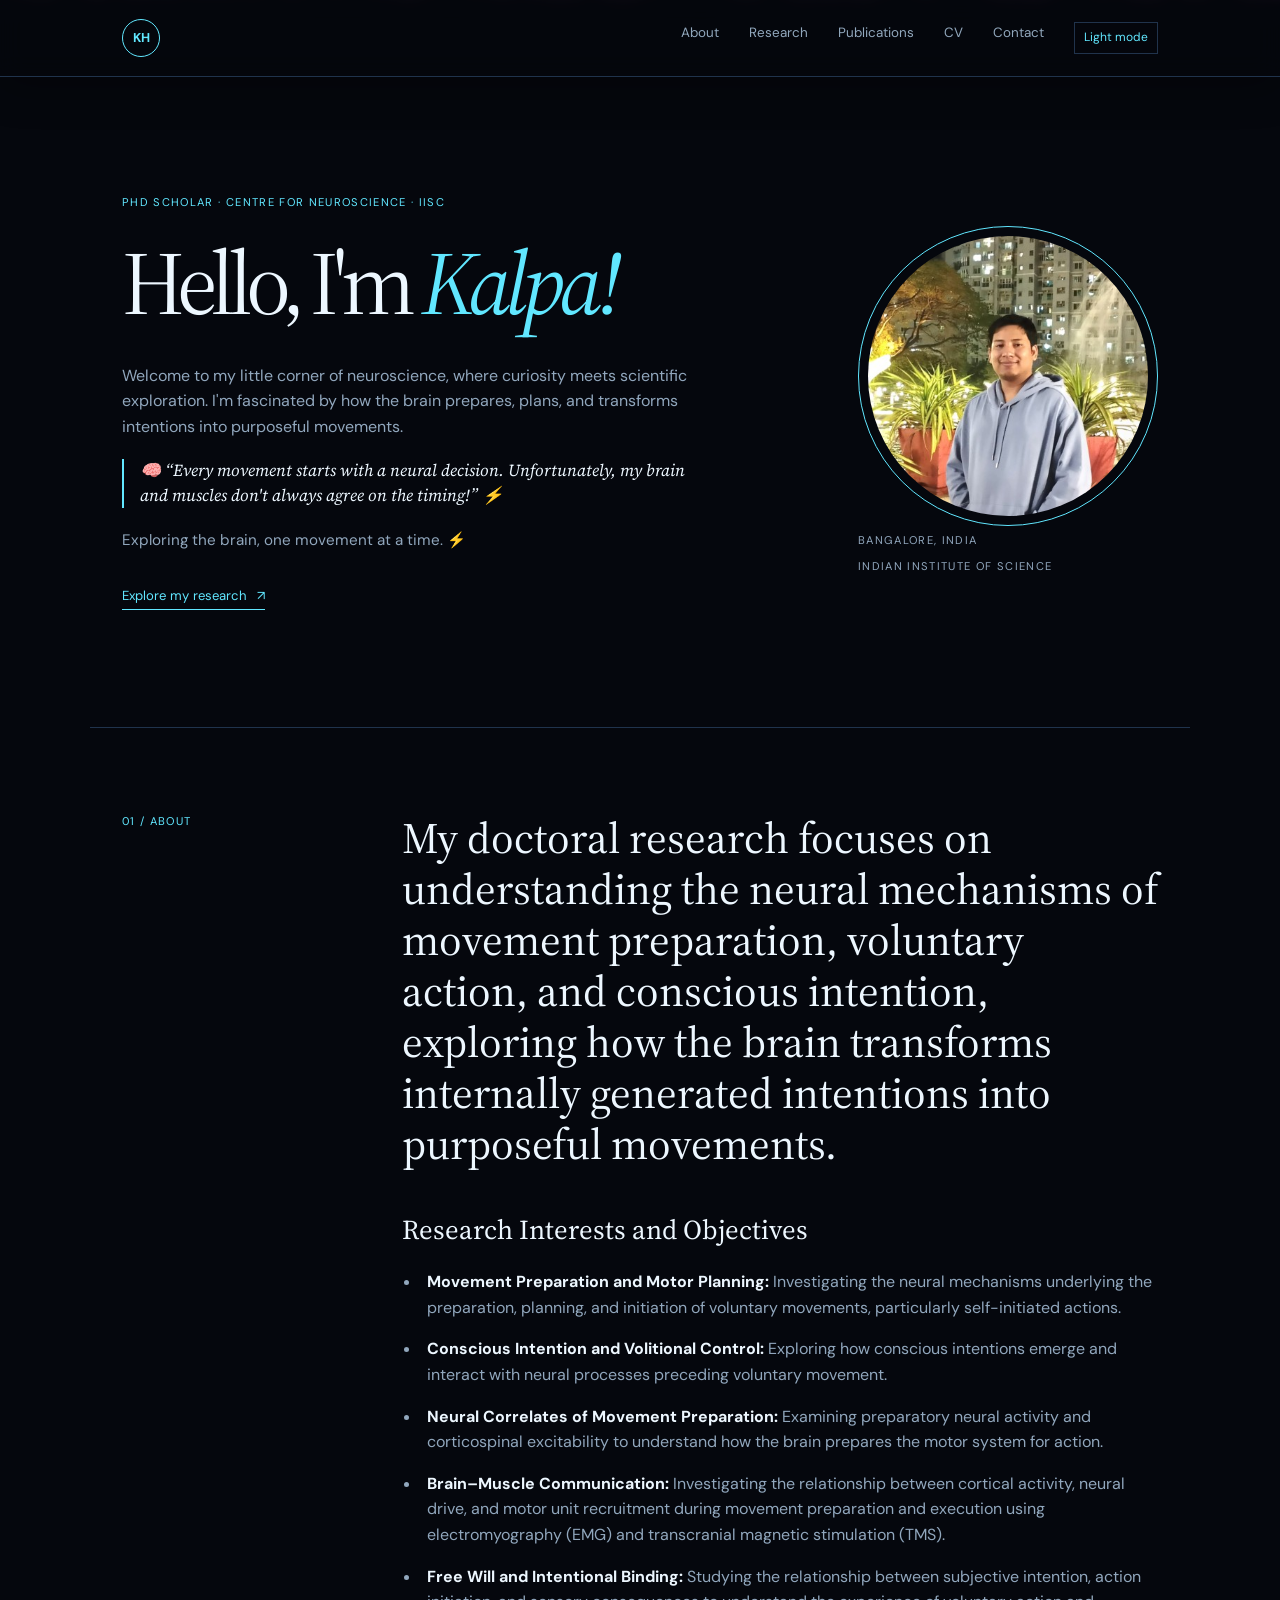
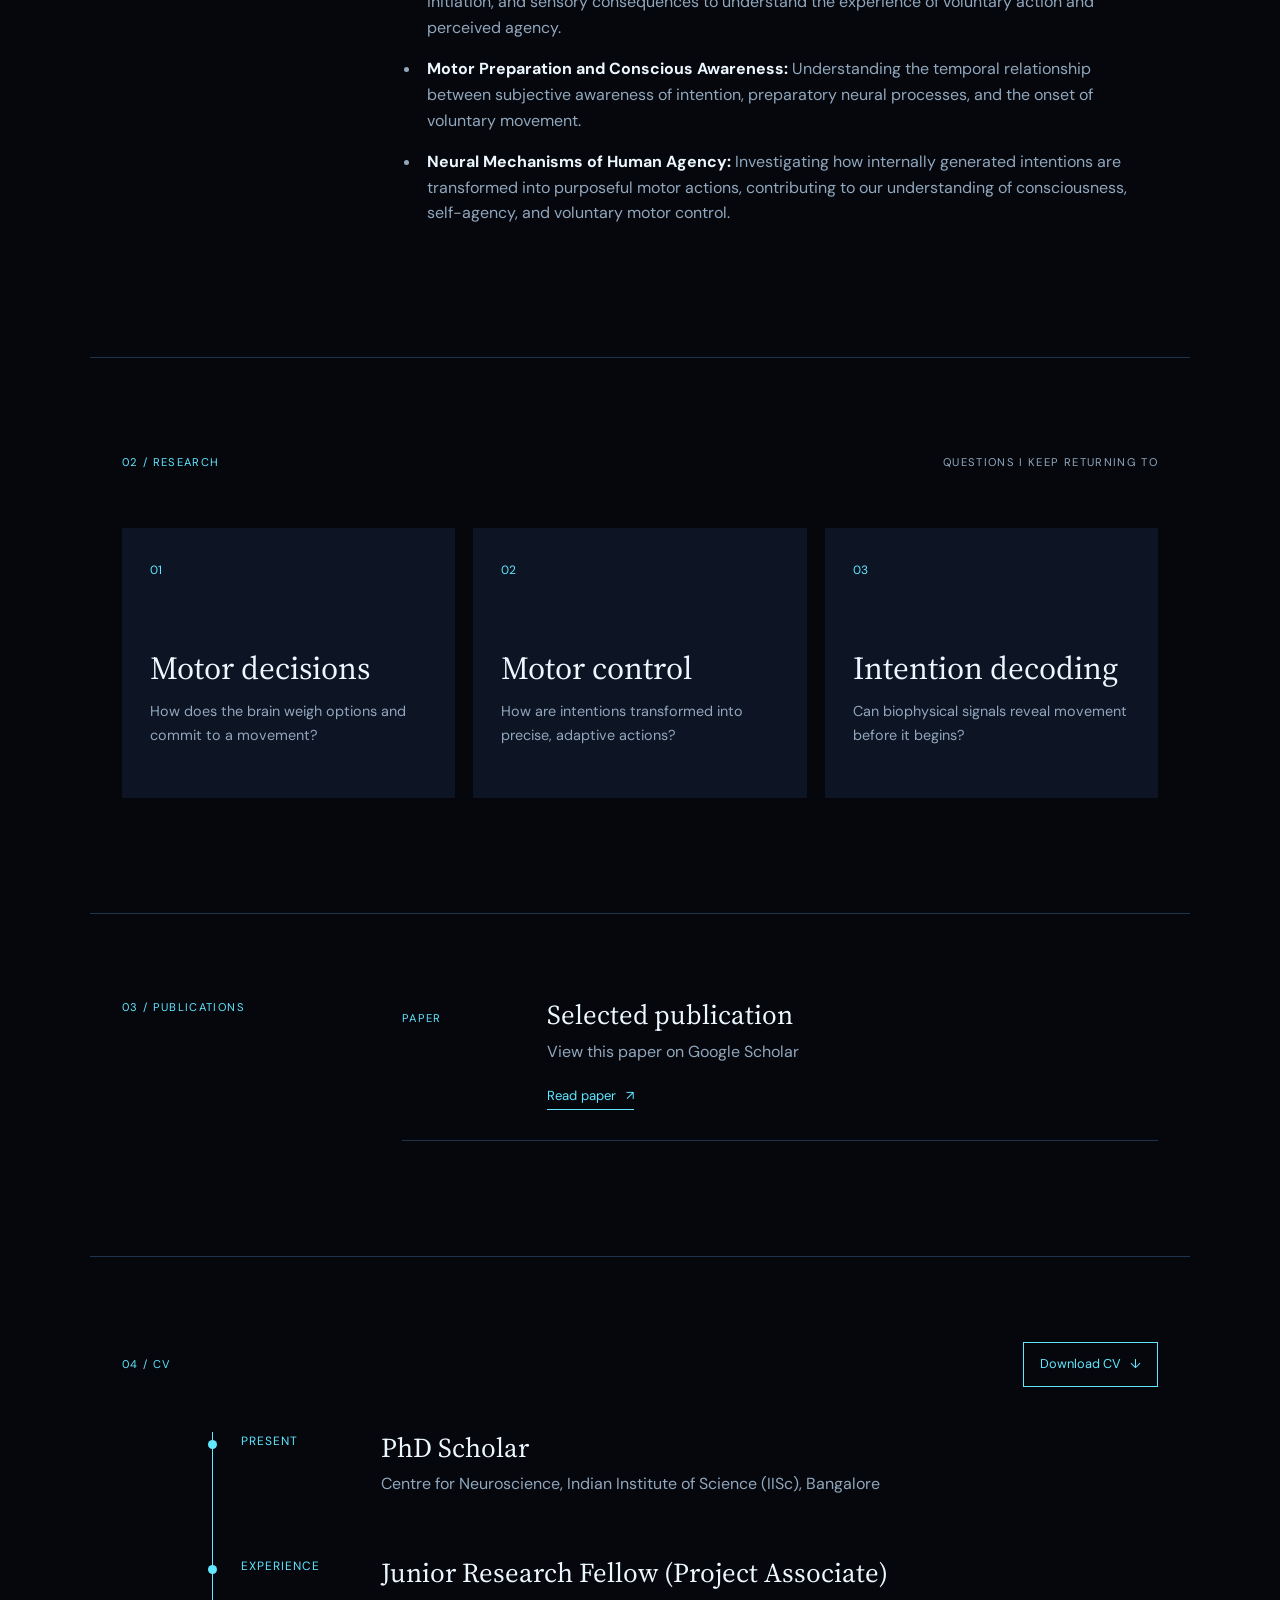
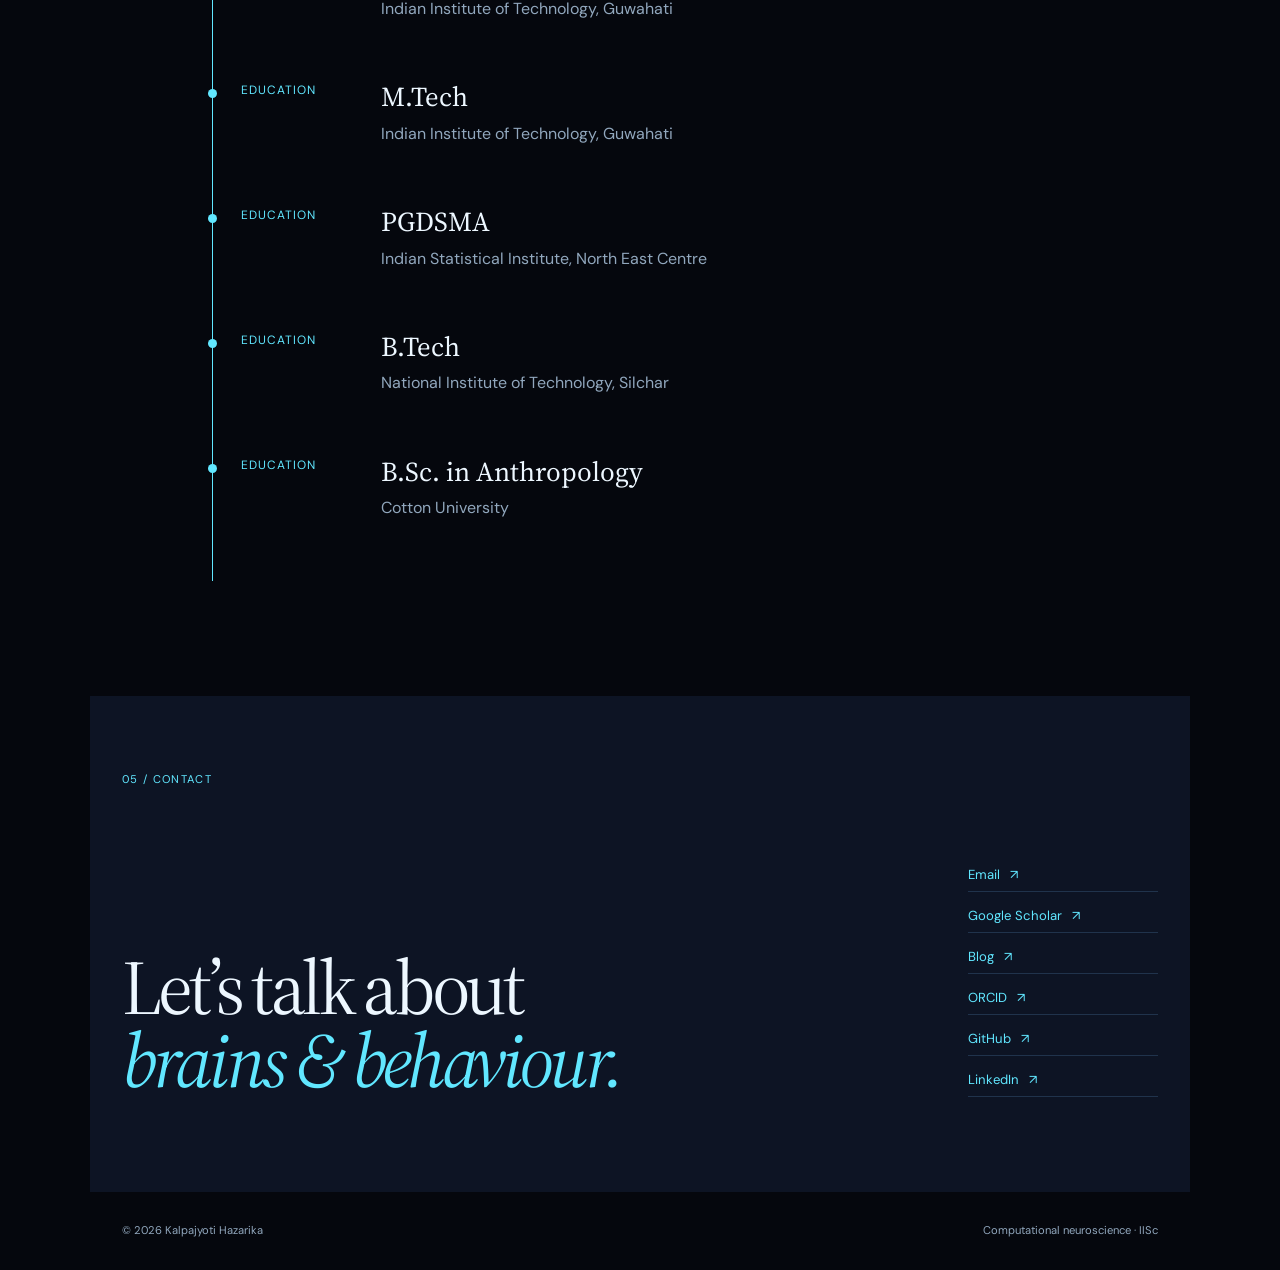
==== commit c917ea6d: "Remove greeting emoji Co-authored-by: Copilot <223556219+Copilot@users.noreply.github.com>" ====
--- a/index.html
+++ b/index.html
@@ -35,7 +35,7 @@
       <div class="hero-copy">
         <p class="kicker">PhD Scholar · Centre for Neuroscience · IISc</p>
         <!-- Edit your name and position here. -->
-        <h1 class="hero-greeting">Hello, I'm <em>Kalpa!</em> 👋</h1>
+        <h1 class="hero-greeting">Hello, I'm <em>Kalpa!</em></h1>
         <p class="intro-copy">Welcome to my little corner of neuroscience, where curiosity meets scientific exploration. I'm fascinated by how the brain prepares, plans, and transforms intentions into purposeful movements.</p>
         <p class="intro-quote">🧠 “Every movement starts with a neural decision. Unfortunately, my brain and muscles don't always agree on the timing!” ⚡</p>
         <p class="intro-signoff">Exploring the brain, one movement at a time. ⚡</p>
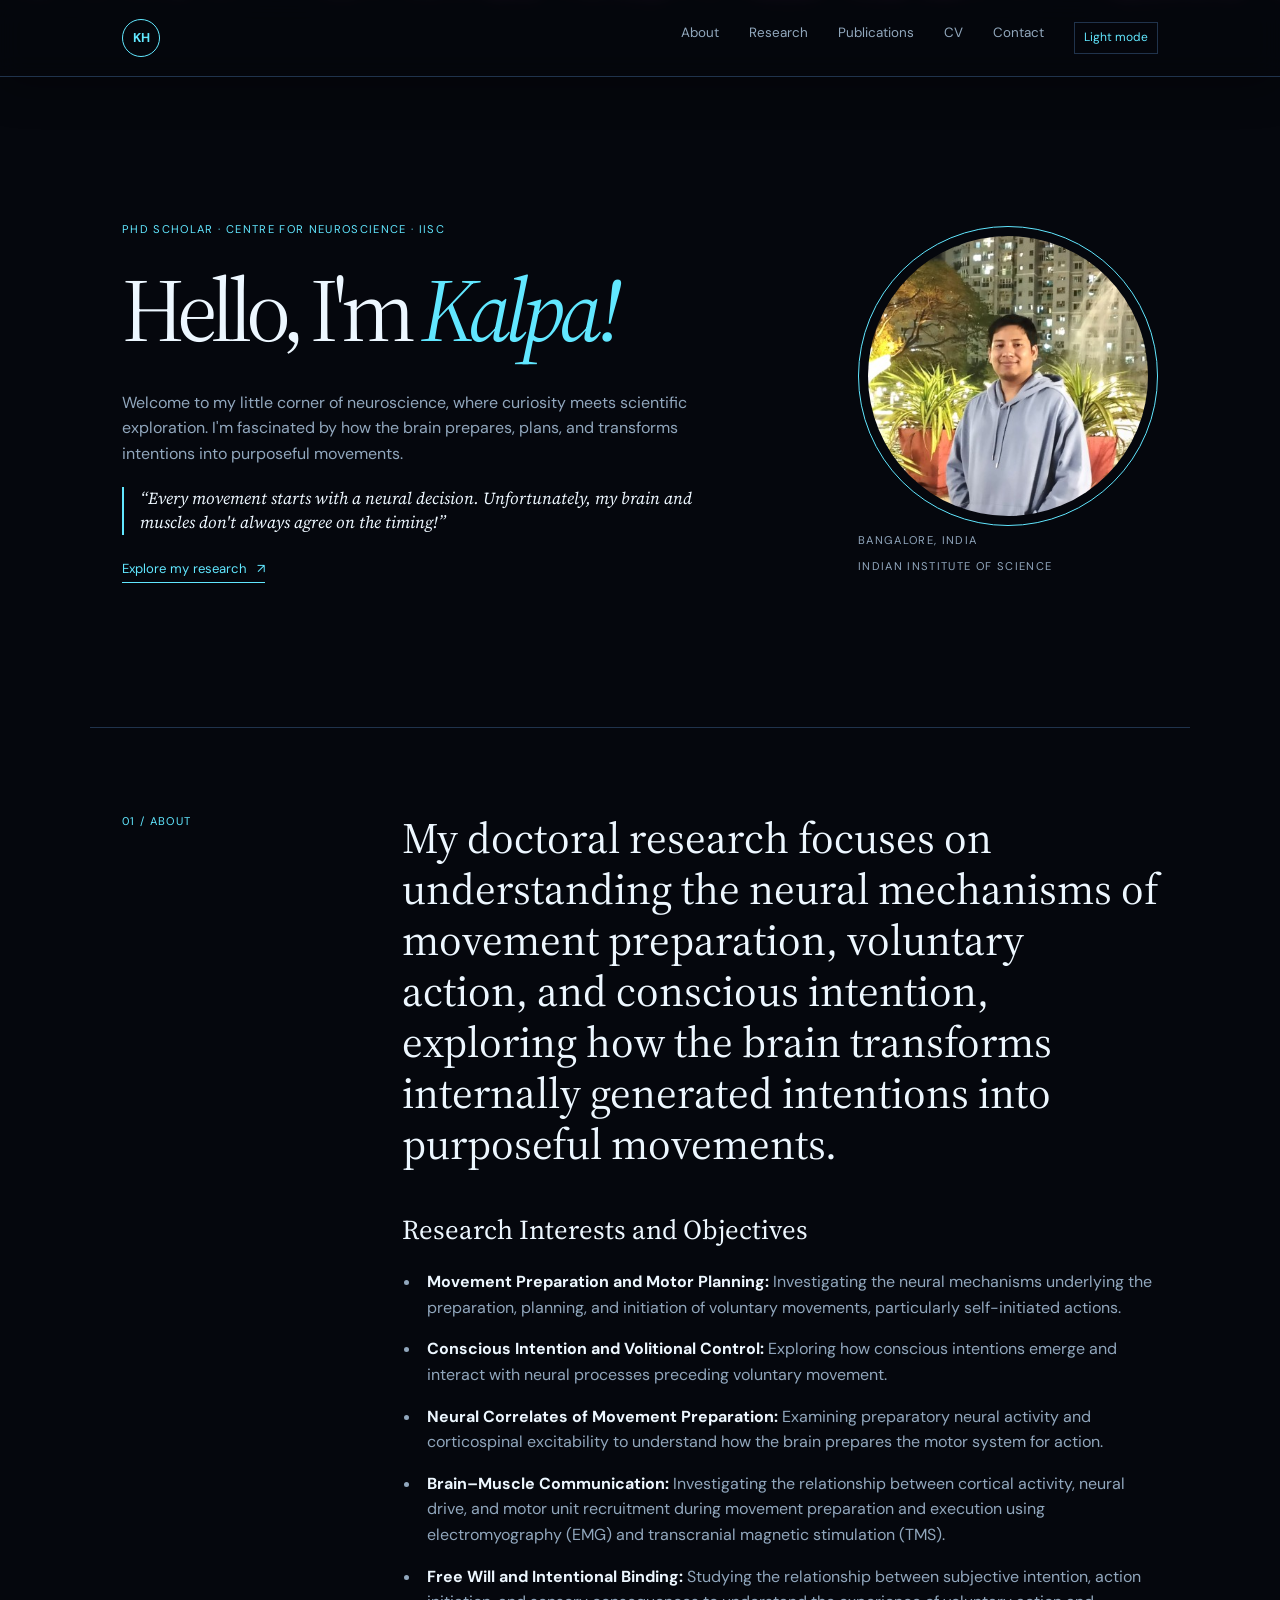
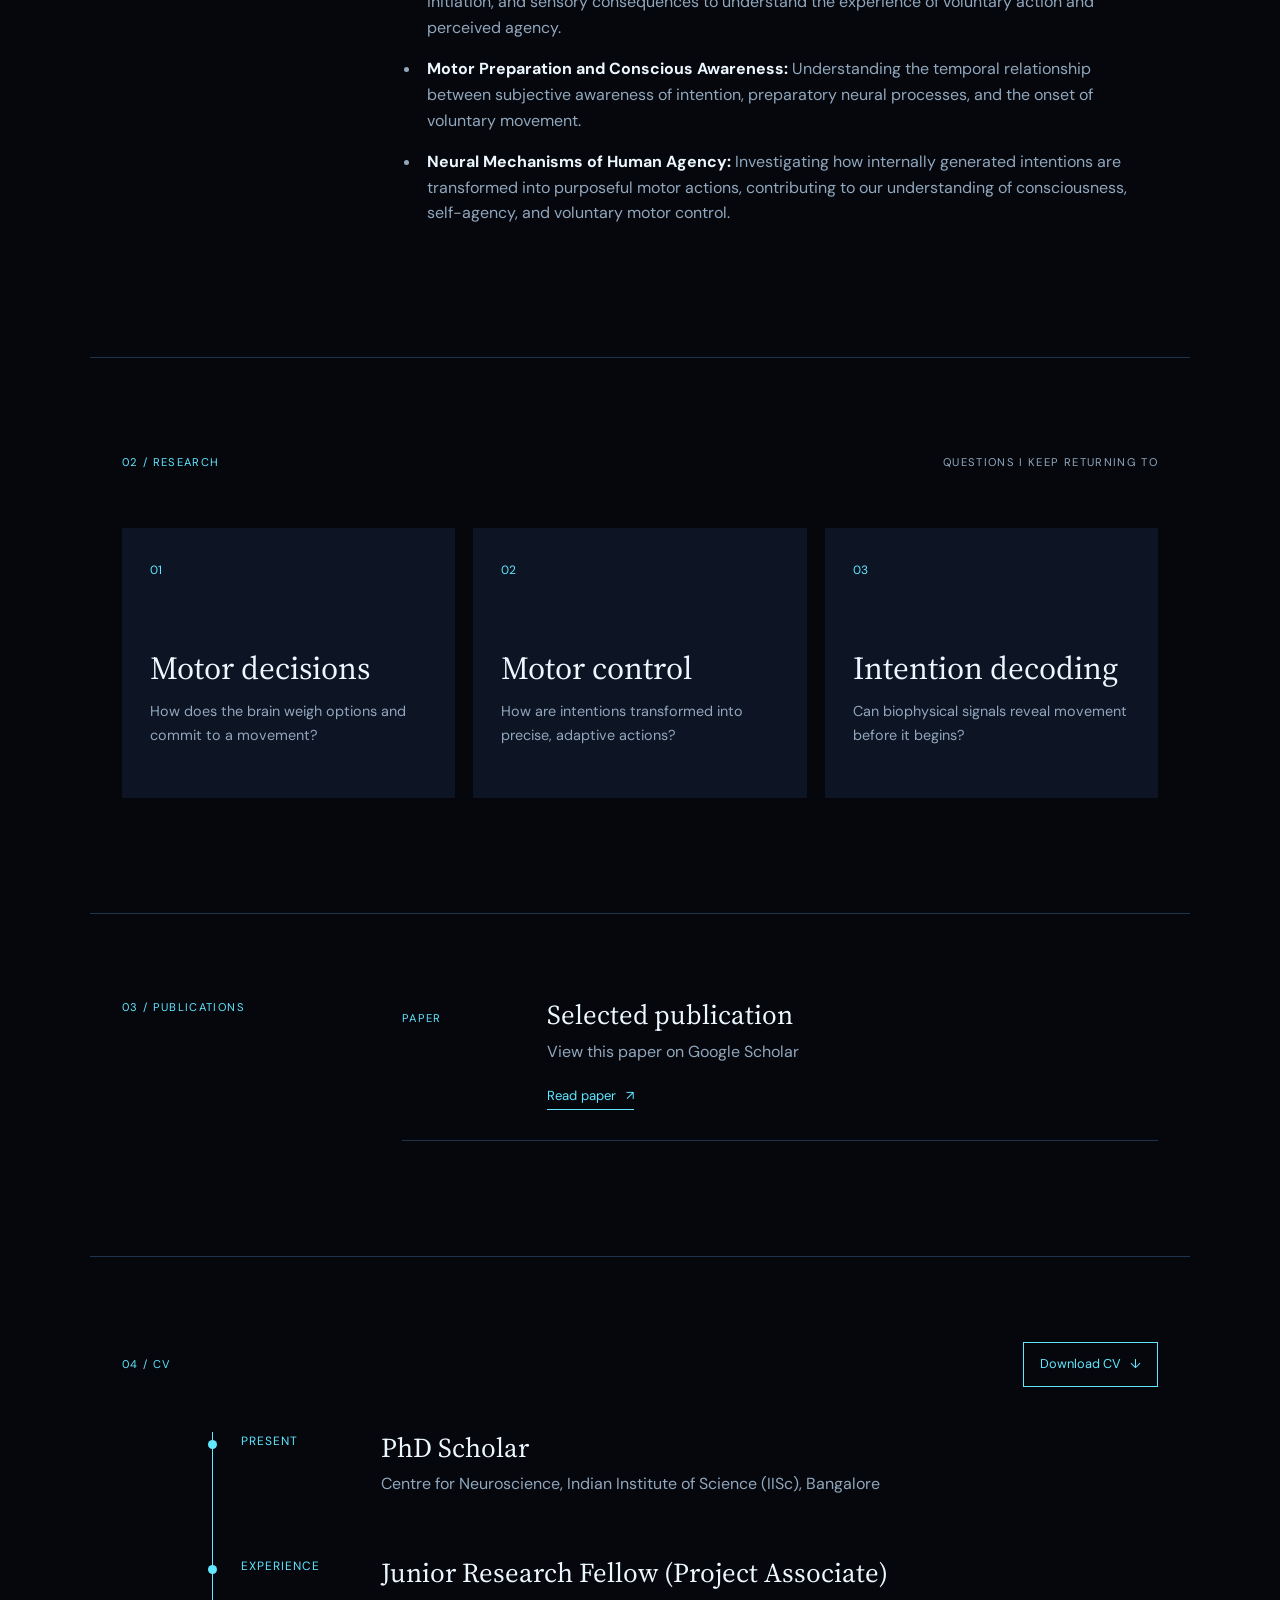
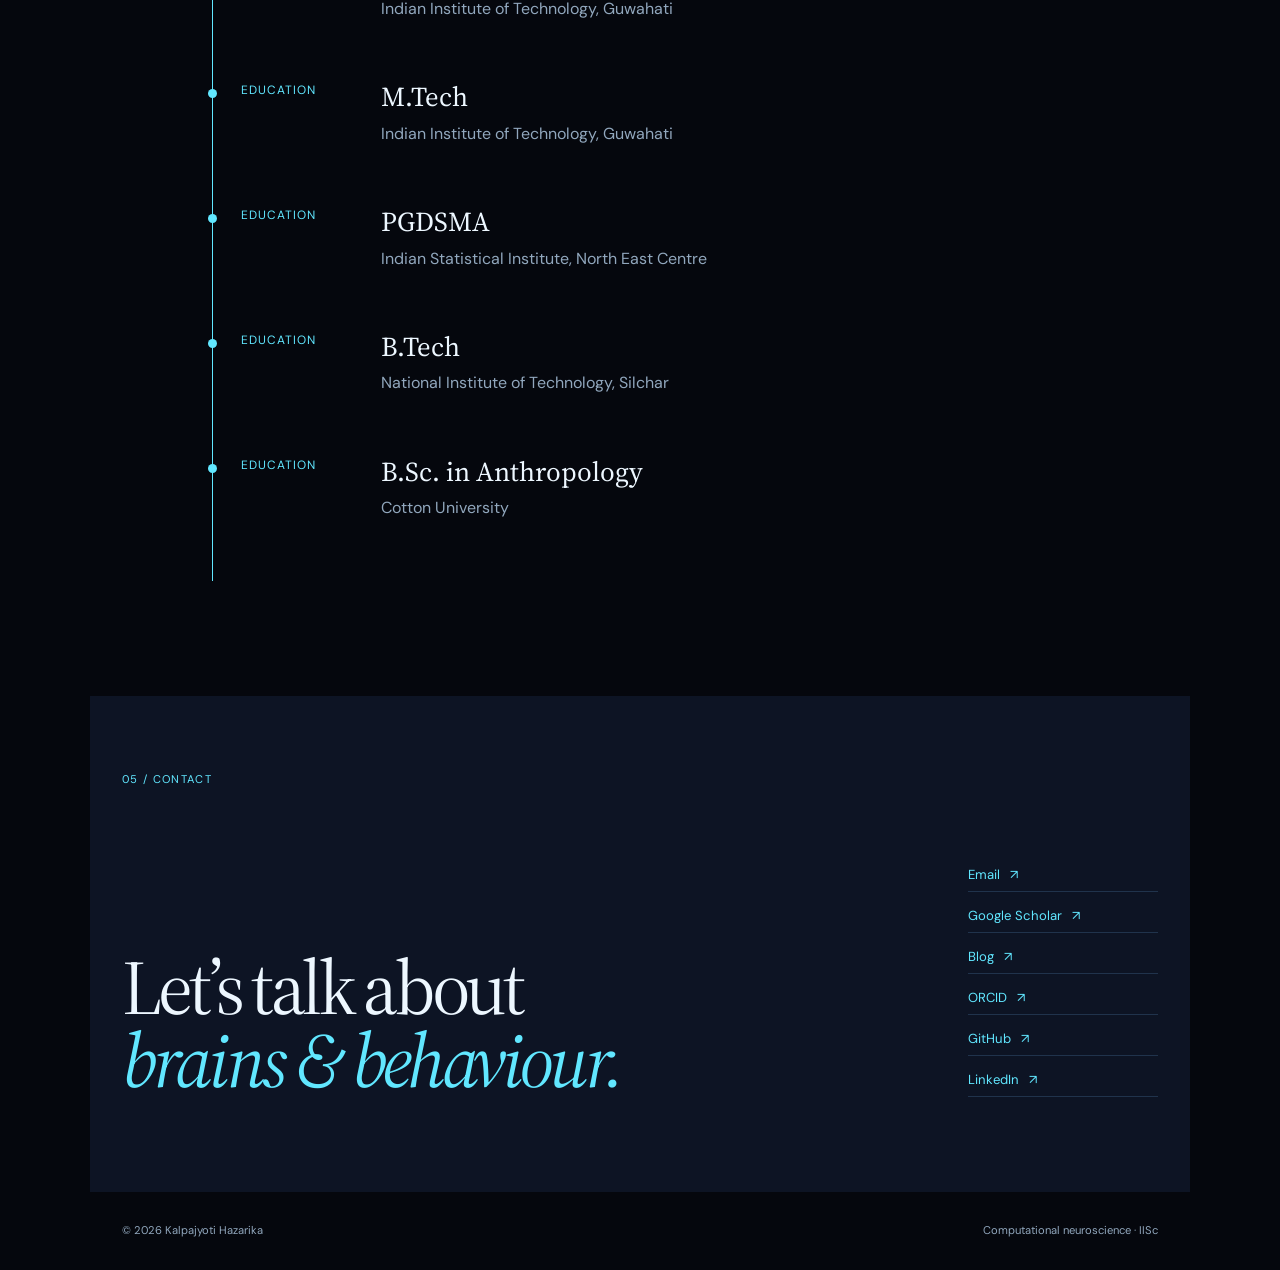
==== commit 81255ae2: "Clean up intro text Co-authored-by: Copilot <223556219+Copilot@users.noreply.github.com>" ====
--- a/index.html
+++ b/index.html
@@ -37,8 +37,7 @@
         <!-- Edit your name and position here. -->
         <h1 class="hero-greeting">Hello, I'm <em>Kalpa!</em></h1>
         <p class="intro-copy">Welcome to my little corner of neuroscience, where curiosity meets scientific exploration. I'm fascinated by how the brain prepares, plans, and transforms intentions into purposeful movements.</p>
-        <p class="intro-quote">🧠 “Every movement starts with a neural decision. Unfortunately, my brain and muscles don't always agree on the timing!” ⚡</p>
-        <p class="intro-signoff">Exploring the brain, one movement at a time. ⚡</p>
+        <p class="intro-quote">“Every movement starts with a neural decision. Unfortunately, my brain and muscles don't always agree on the timing!”</p>
         <a class="text-link" href="#research">Explore my research <span>↗</span></a>
       </div>
       <div class="hero-photo-wrap">
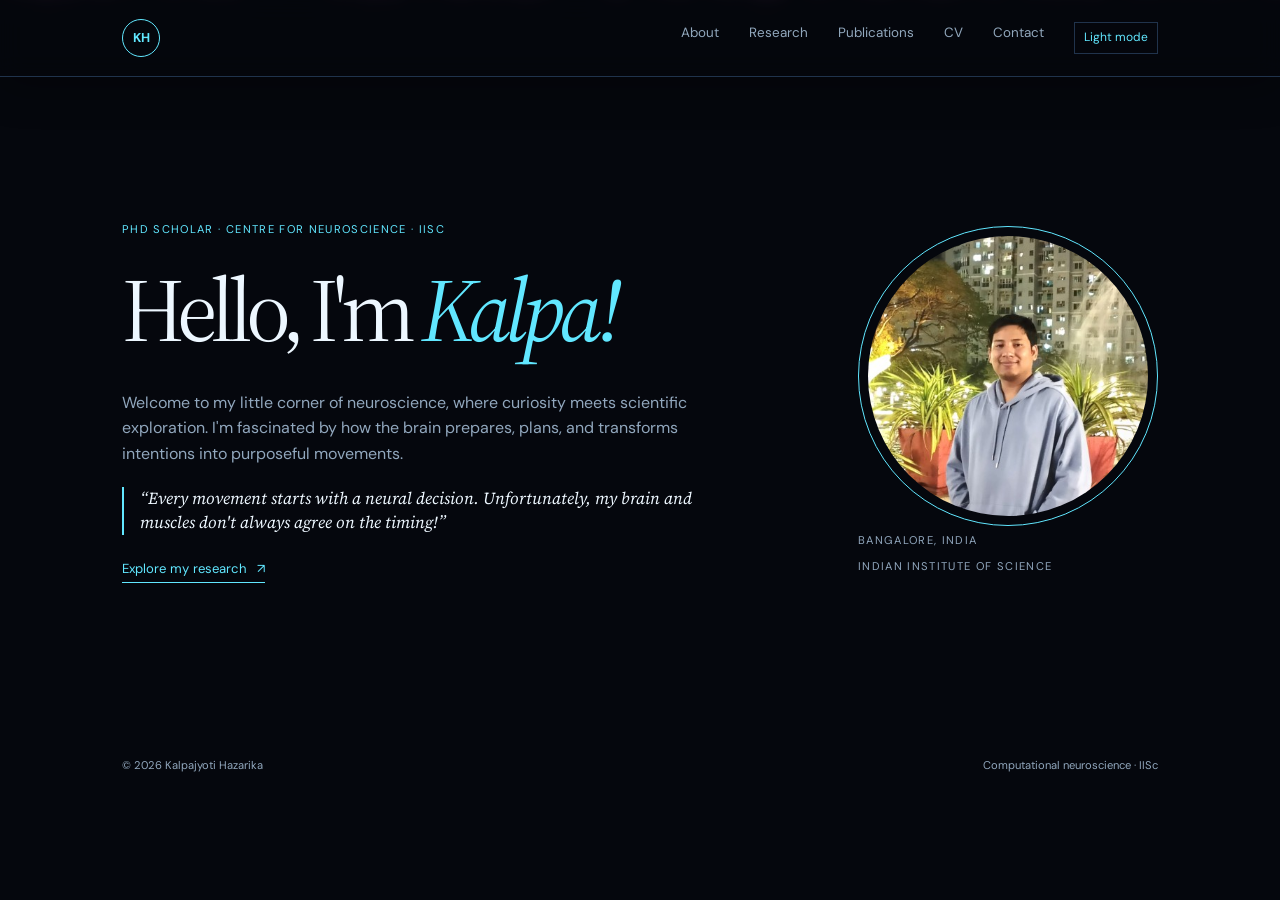
==== commit a8dbde23: "Split site into section pages Co-authored-by: Copilot <223556219+Copilot@users.noreply.github.com>" ====
--- a/index.html
+++ b/index.html
@@ -4,145 +4,44 @@
   <meta charset="utf-8">
   <meta name="viewport" content="width=device-width, initial-scale=1">
   <meta name="description" content="Kalpajyoti Hazarika - PhD Scholar in computational neuroscience at IISc Bangalore.">
-  <title>Kalpajyoti Hazarika | Computational Neuroscience</title>
+  <title>Home | Kalpajyoti Hazarika</title>
   <link rel="preconnect" href="https://fonts.googleapis.com">
   <link rel="preconnect" href="https://fonts.gstatic.com" crossorigin>
   <link href="https://fonts.googleapis.com/css2?family=DM+Sans:wght@400;500;600;700&family=Source+Serif+4:opsz,wght@8..60,400;8..60,500;8..60,600&display=swap" rel="stylesheet">
   <link rel="stylesheet" href="styles.css">
 </head>
 <body>
-  <div class="walking-background" aria-hidden="true">
-    <img class="walking-skeleton" src="skeleton-brain.png" alt="">
-  </div>
+  <div class="walking-background" aria-hidden="true"><img class="walking-skeleton" src="skeleton-brain.png" alt=""></div>
   <div class="brain-rain" aria-hidden="true"></div>
   <header class="site-header">
     <nav class="nav container" aria-label="Main navigation">
-      <a class="brand" href="#top">KH</a>
+      <a class="brand" href="index.html">KH</a>
       <button class="menu-toggle" aria-label="Toggle navigation" aria-expanded="false">Menu</button>
       <div class="nav-links">
-        <a href="#about">About</a>
-        <a href="#research">Research</a>
-        <a href="#publications">Publications</a>
-        <a href="#cv">CV</a>
-        <a href="#contact">Contact</a>
+        <a href="about.html">About</a>
+        <a href="research.html">Research</a>
+        <a href="publications.html">Publications</a>
+        <a href="cv.html">CV</a>
+        <a href="contact.html">Contact</a>
         <button class="theme-toggle" type="button" aria-label="Switch to light mode">Light mode</button>
       </div>
     </nav>
   </header>
-
-  <main id="top">
-    <section class="hero container">
+  <main><section class="hero container">
       <div class="hero-copy">
         <p class="kicker">PhD Scholar · Centre for Neuroscience · IISc</p>
         <!-- Edit your name and position here. -->
         <h1 class="hero-greeting">Hello, I'm <em>Kalpa!</em></h1>
         <p class="intro-copy">Welcome to my little corner of neuroscience, where curiosity meets scientific exploration. I'm fascinated by how the brain prepares, plans, and transforms intentions into purposeful movements.</p>
         <p class="intro-quote">“Every movement starts with a neural decision. Unfortunately, my brain and muscles don't always agree on the timing!”</p>
-        <a class="text-link" href="#research">Explore my research <span>↗</span></a>
+        <a class="text-link" href="research.html">Explore my research <span>↗</span></a>
       </div>
       <div class="hero-photo-wrap">
         <img class="hero-photo" src="photo.png" alt="Kalpajyoti Hazarika" onerror="this.src='https://avatars.githubusercontent.com/u/33069539?v=4'">
         <span class="photo-caption">Bangalore, India<br>Indian Institute of Science</span>
       </div>
-    </section>
-
-    <section id="about" class="section container split-section">
-      <p class="section-number">01 / ABOUT</p>
-      <div>
-        <p class="lead">My doctoral research focuses on understanding the neural mechanisms of movement preparation, voluntary action, and conscious intention, exploring how the brain transforms internally generated intentions into purposeful movements.</p>
-        <div class="research-interests">
-          <h2>Research Interests and Objectives</h2>
-          <ul>
-            <li><strong>Movement Preparation and Motor Planning:</strong> Investigating the neural mechanisms underlying the preparation, planning, and initiation of voluntary movements, particularly self-initiated actions.</li>
-            <li><strong>Conscious Intention and Volitional Control:</strong> Exploring how conscious intentions emerge and interact with neural processes preceding voluntary movement.</li>
-            <li><strong>Neural Correlates of Movement Preparation:</strong> Examining preparatory neural activity and corticospinal excitability to understand how the brain prepares the motor system for action.</li>
-            <li><strong>Brain–Muscle Communication:</strong> Investigating the relationship between cortical activity, neural drive, and motor unit recruitment during movement preparation and execution using electromyography (EMG) and transcranial magnetic stimulation (TMS).</li>
-            <li><strong>Free Will and Intentional Binding:</strong> Studying the relationship between subjective intention, action initiation, and sensory consequences to understand the experience of voluntary action and perceived agency.</li>
-            <li><strong>Motor Preparation and Conscious Awareness:</strong> Understanding the temporal relationship between subjective awareness of intention, preparatory neural processes, and the onset of voluntary movement.</li>
-            <li><strong>Neural Mechanisms of Human Agency:</strong> Investigating how internally generated intentions are transformed into purposeful motor actions, contributing to our understanding of consciousness, self-agency, and voluntary motor control.</li>
-          </ul>
-        </div>
-      </div>
-    </section>
-
-    <section id="research" class="section container">
-      <div class="section-heading"><p class="section-number">02 / RESEARCH</p><p class="section-note">Questions I keep returning to</p></div>
-      <div class="research-grid">
-        <article class="research-card"><span>01</span><h2>Motor decisions</h2><p>How does the brain weigh options and commit to a movement?</p></article>
-        <article class="research-card"><span>02</span><h2>Motor control</h2><p>How are intentions transformed into precise, adaptive actions?</p></article>
-        <article class="research-card"><span>03</span><h2>Intention decoding</h2><p>Can biophysical signals reveal movement before it begins?</p></article>
-      </div>
-    </section>
-
-    <section id="publications" class="section container split-section">
-      <p class="section-number">03 / PUBLICATIONS</p>
-      <div class="publication-list">
-        <article class="publication"><p class="publication-year">PAPER</p><div><h2>Selected publication</h2><p>View this paper on Google Scholar</p><a class="text-link" href="https://scholar.google.com/citations?view_op=view_citation&hl=en&user=WgVzKoQAAAAJ&citation_for_view=WgVzKoQAAAAJ:d1gkVwhDpl0C">Read paper <span>↗</span></a></div></article>
-      </div>
-    </section>
-
-    <section id="cv" class="section container cv-section">
-      <div class="section-heading"><p class="section-number">04 / CV</p><a class="button" href="cv.pdf">Download CV <span>↓</span></a></div>
-      <div class="timeline">
-        <div class="timeline-item"><p>Present</p><div><h2>PhD Scholar</h2><p>Centre for Neuroscience, Indian Institute of Science (IISc), Bangalore</p></div></div>
-        <div class="timeline-item"><p>Experience</p><div><h2>Junior Research Fellow (Project Associate)</h2><p>Indian Institute of Technology, Guwahati</p></div></div>
-        <div class="timeline-item"><p>Education</p><div><h2>M.Tech</h2><p>Indian Institute of Technology, Guwahati</p></div></div>
-        <div class="timeline-item"><p>Education</p><div><h2>PGDSMA</h2><p>Indian Statistical Institute, North East Centre</p></div></div>
-        <div class="timeline-item"><p>Education</p><div><h2>B.Tech</h2><p>National Institute of Technology, Silchar</p></div></div>
-        <div class="timeline-item"><p>Education</p><div><h2>B.Sc. in Anthropology</h2><p>Cotton University</p></div></div>
-      </div>
-    </section>
-
-    <section id="contact" class="contact container">
-      <p class="section-number">05 / CONTACT</p>
-      <div class="contact-content"><h2>Let’s talk about<br><em>brains & behaviour.</em></h2><div class="contact-links">
-        <!-- Add your current profile and writing links here. -->
-        <a href="mailto:your.email@example.com">Email <span>↗</span></a>
-        <a href="https://scholar.google.com/citations?hl=en&user=WgVzKoQAAAAJ">Google Scholar <span>↗</span></a>
-        <a href="https://mindful-archive-life.base44.app/about">Blog <span>↗</span></a>
-        <a href="#">ORCID <span>↗</span></a>
-        <a href="https://github.com/Kalpajyot">GitHub <span>↗</span></a>
-        <a href="https://www.linkedin.com/in/kalpajyoti-hazarika-0207b3104/">LinkedIn <span>↗</span></a>
-      </div></div>
-    </section>
-  </main>
-
+    </section></main>
   <footer class="footer container"><span>© 2026 Kalpajyoti Hazarika</span><span>Computational neuroscience · IISc</span></footer>
-  <script>
-    const brainRain = document.querySelector('.brain-rain');
-    for (let i = 0; i < 200; i += 1) {
-      const brain = document.createElement('span');
-      brain.className = 'falling-brain';
-      brain.textContent = '🧠';
-      brain.style.setProperty('--x', `${Math.random() * 100}%`);
-      brain.style.setProperty('--delay', `${Math.random() * 18}s`);
-      brain.style.setProperty('--duration', `${8 + Math.random() * 12}s`);
-      brain.style.setProperty('--size', `${0.65 + Math.random() * 0.9}rem`);
-      brainRain.appendChild(brain);
-    }
-    const themeToggle = document.querySelector('.theme-toggle');
-    const savedTheme = localStorage.getItem('theme');
-    if (savedTheme === 'light') {
-      document.documentElement.dataset.theme = 'light';
-      document.documentElement.classList.add('theme-light');
-    }
-    const updateThemeButton = () => {
-      const light = document.documentElement.dataset.theme === 'light';
-      themeToggle.textContent = light ? 'Dark mode' : 'Light mode';
-      themeToggle.setAttribute('aria-label', light ? 'Switch to dark mode' : 'Switch to light mode');
-    };
-    updateThemeButton();
-    themeToggle.addEventListener('click', () => {
-      const light = document.documentElement.dataset.theme !== 'light';
-      document.documentElement.dataset.theme = light ? 'light' : 'dark';
-      document.documentElement.classList.toggle('theme-light', light);
-      localStorage.setItem('theme', light ? 'light' : 'dark');
-      updateThemeButton();
-    });
-    const toggle = document.querySelector('.menu-toggle');
-    const links = document.querySelector('.nav-links');
-    toggle.addEventListener('click', () => { const open = links.classList.toggle('open'); toggle.setAttribute('aria-expanded', open); });
-    links.querySelectorAll('a').forEach(link => link.addEventListener('click', () => links.classList.remove('open')));
-  </script>
+  <script src="site.js"></script>
 </body>
 </html>
--- a/styles.css
+++ b/styles.css
@@ -6,5 +6,5 @@
 @keyframes walk-cycle { 0% { left:-240px; bottom:9vh; transform:translateY(0) rotate(-4deg) scaleX(.96); } 8% { transform:translateY(-13px) rotate(4deg) scaleX(1); } 16% { transform:translateY(0) rotate(-4deg) scaleX(.96); } 24% { left:14vw; bottom:25vh; transform:translateY(-13px) rotate(4deg) scaleX(1); } 32% { transform:translateY(0) rotate(-4deg) scaleX(.96); } 40% { left:32vw; bottom:12vh; transform:translateY(-13px) rotate(4deg) scaleX(1); } 48% { transform:translateY(0) rotate(-4deg) scaleX(.96); } 56% { left:51vw; bottom:32vh; transform:translateY(-13px) rotate(4deg) scaleX(1); } 64% { transform:translateY(0) rotate(-4deg) scaleX(.96); } 72% { left:69vw; bottom:16vh; transform:translateY(-13px) rotate(4deg) scaleX(1); } 80% { transform:translateY(0) rotate(-4deg) scaleX(.96); } 90% { left:87vw; bottom:27vh; transform:translateY(-13px) rotate(4deg) scaleX(1); } 100% { left:calc(100vw + 20px); bottom:9vh; transform:translateY(0) rotate(-4deg) scaleX(.96); } } @keyframes fall { from { opacity:0; transform:translate3d(0,-5vh,0) rotate(0deg); } 10% { opacity:.8; } to { opacity:.15; transform:translate3d(-8vw,110vh,0) rotate(360deg); } } @media (prefers-reduced-motion:reduce) { .walking-skeleton,.falling-brain { animation:none; } .walking-skeleton { left:calc(50% - 110px); } .falling-brain { display:none; } }
 .site-header { border-bottom:1px solid var(--line); position:sticky; top:0; z-index:10; background:color-mix(in srgb, var(--bg) 92%, transparent); backdrop-filter:blur(12px); }.nav { align-items:center; display:flex; height:76px; justify-content:space-between; }.brand { align-items:center; border:1px solid var(--accent); border-radius:50%; color:var(--accent); display:flex; font-size:.8rem; font-weight:700; height:38px; justify-content:center; width:38px; }.nav-links { display:flex; gap:30px; }.nav-links a { color:var(--muted); font-size:.84rem; }.nav-links a:hover,.text-link:hover,.contact-links a:hover { color:var(--accent); }.menu-toggle,.theme-toggle { background:none; border:0; color:var(--text); font:inherit; }.menu-toggle { display:none; }.theme-toggle { border:1px solid var(--line); color:var(--accent); cursor:pointer; font-size:.75rem; padding:5px 9px; }
 .hero { align-items:center; display:grid; gap:80px; grid-template-columns:1.35fr .65fr; min-height:650px; padding-bottom:110px; padding-top:110px; }.kicker,.section-number,.section-note,.photo-caption,.publication-year { color:var(--accent); font-size:.7rem; letter-spacing:.12em; text-transform:uppercase; }.kicker { margin:0 0 28px; }.hero h1 { font-family:var(--serif); font-size:clamp(3.2rem,7vw,6.2rem); font-weight:400; letter-spacing:-.07em; line-height:.95; margin:0 0 38px; }.hero h1 em,.contact h2 em { color:var(--accent); font-style:italic; }.intro-copy,.intro-quote,.intro-signoff { max-width:570px; }.intro-copy,.intro-signoff { color:var(--muted); }.intro-copy { font-size:1rem; margin:0 0 20px; }.intro-quote { border-left:2px solid var(--accent); color:var(--text); font-family:var(--serif); font-size:1.05rem; font-style:italic; line-height:1.45; margin:0 0 20px; padding-left:16px; }.intro-signoff { font-size:.95rem; margin:0 0 30px; }.text-link { border-bottom:1px solid var(--accent); color:var(--accent); display:inline-block; font-size:.82rem; padding-bottom:3px; }.text-link span,.button span,.contact-links span { margin-left:6px; }.hero-photo-wrap { justify-self:end; max-width:300px; }.hero-photo { aspect-ratio:1; border-radius:50%; display:block; object-fit:cover; padding:9px; border:1px solid var(--accent); width:100%; }.photo-caption { color:var(--muted); line-height:1.6; margin:17px 0 0; text-align:center; }
-.section { border-top:1px solid var(--line); padding-bottom:115px; padding-top:85px; }.split-section { display:grid; gap:100px; grid-template-columns:180px 1fr; }.section-number { margin:0; }.lead { font-family:var(--serif); font-size:clamp(1.7rem,3.4vw,2.7rem); line-height:1.18; margin:0; max-width:780px; }.research-interests { color:var(--muted); font-size:1rem; margin-top:38px; max-width:780px; }.research-interests h2 { color:var(--text); font-family:var(--serif); font-size:1.7rem; font-weight:400; margin:0 0 18px; }.research-interests ul { margin:0; padding-left:1.2rem; }.research-interests li { margin:0 0 16px; padding-left:6px; }.research-interests strong { color:var(--text); }.section-heading { align-items:baseline; display:flex; justify-content:space-between; margin-bottom:45px; }.section-note { color:var(--muted); }.research-grid { display:grid; gap:18px; grid-template-columns:repeat(3,1fr); }.research-card { background:var(--surface); min-height:270px; padding:28px; transition:transform .2s ease; }.research-card:hover { transform:translateY(-5px); }.research-card span { color:var(--accent); font-size:.75rem; }.research-card h2 { font-family:var(--serif); font-size:2rem; font-weight:400; line-height:1.05; margin:70px 0 15px; }.research-card p { color:var(--muted); font-size:.9rem; margin:0; }.publication { border-bottom:1px solid var(--line); display:grid; gap:45px; grid-template-columns:100px 1fr; padding:0 0 30px; }.publication h2,.timeline h2 { font-family:var(--serif); font-size:1.7rem; font-weight:400; line-height:1.15; margin:0 0 8px; }.publication p:not(.publication-year),.timeline p { color:var(--muted); margin:0 0 18px; }.button { border:1px solid var(--accent); color:var(--accent); font-size:.8rem; padding:11px 16px; }.timeline { border-left:1px solid var(--accent); margin-left:90px; }.timeline-item { display:grid; gap:40px; grid-template-columns:100px 1fr; padding:0 0 42px 28px; position:relative; }.timeline-item:before { background:var(--accent); border-radius:50%; content:''; height:9px; left:-5px; position:absolute; top:8px; width:9px; }.timeline-item > p { color:var(--accent); font-size:.75rem; letter-spacing:.08em; text-transform:uppercase; }.contact { background:var(--surface); padding-bottom:95px; padding-top:75px; }.contact-content { align-items:end; display:flex; justify-content:space-between; margin-top:75px; }.contact h2 { font-family:var(--serif); font-size:clamp(2.8rem,6vw,5.8rem); font-weight:400; letter-spacing:-.06em; line-height:.95; margin:0; }.contact-links { display:grid; gap:13px; }.contact-links a { border-bottom:1px solid var(--line); color:var(--accent); font-size:.82rem; min-width:190px; padding-bottom:6px; }.footer { color:var(--muted); display:flex; font-size:.7rem; justify-content:space-between; padding-bottom:30px; padding-top:30px; }
+.section { border-top:1px solid var(--line); padding-bottom:115px; padding-top:85px; }.split-section { display:grid; gap:100px; grid-template-columns:180px 1fr; }.section-number { margin:0; }.lead { font-family:var(--serif); font-size:clamp(1.7rem,3.4vw,2.7rem); line-height:1.18; margin:0; max-width:780px; }.research-interests { color:var(--muted); font-size:1rem; margin-top:38px; max-width:780px; }.research-interests h2 { color:var(--text); font-family:var(--serif); font-size:1.7rem; font-weight:400; margin:0 0 18px; }.research-interests ul { margin:0; padding-left:1.2rem; }.research-interests li { margin:0 0 16px; padding-left:6px; }.research-interests strong { color:var(--text); }.section-heading { align-items:baseline; display:flex; justify-content:space-between; margin-bottom:45px; }.section-note { color:var(--muted); }.research-grid { display:grid; gap:18px; grid-template-columns:repeat(3,1fr); }.research-card { background:var(--surface); min-height:270px; padding:28px; transition:transform .2s ease; }.research-card:hover { transform:translateY(-5px); }.research-card span { color:var(--accent); font-size:.75rem; }.research-card h2 { font-family:var(--serif); font-size:2rem; font-weight:400; line-height:1.05; margin:70px 0 15px; }.research-card p { color:var(--muted); font-size:.9rem; margin:0; }.publication { border-bottom:1px solid var(--line); display:grid; gap:45px; grid-template-columns:100px 1fr; padding:0 0 30px; }.publication h2,.timeline h2 { font-family:var(--serif); font-size:1.7rem; font-weight:400; line-height:1.15; margin:0 0 8px; }.publication p:not(.publication-year),.timeline p { color:var(--muted); margin:0 0 18px; }.button { border:1px solid var(--accent); color:var(--accent); font-size:.8rem; padding:11px 16px; }.timeline { border-left:1px solid var(--accent); margin-left:90px; }.timeline-item { display:grid; gap:40px; grid-template-columns:100px 1fr; padding:0 0 42px 28px; position:relative; }.timeline-item:before { background:var(--accent); border-radius:50%; content:''; height:9px; left:-5px; position:absolute; top:8px; width:9px; }.timeline-item > p { color:var(--accent); font-size:.75rem; letter-spacing:.08em; text-transform:uppercase; }.contact { background:transparent !important; background-color:transparent !important; padding-bottom:95px; padding-top:75px; }.contact-content { align-items:end; display:flex; justify-content:space-between; margin-top:75px; }.contact h2 { font-family:var(--serif); font-size:clamp(2.8rem,6vw,5.8rem); font-weight:400; letter-spacing:-.06em; line-height:.95; margin:0; }.contact-links { display:grid; gap:13px; }.contact-links a { border-bottom:1px solid var(--line); color:var(--accent); font-size:.82rem; min-width:190px; padding-bottom:6px; }.footer { color:var(--muted); display:flex; font-size:.7rem; justify-content:space-between; padding-bottom:30px; padding-top:30px; }
 @media (max-width:700px) { .container { padding-left:22px; padding-right:22px; }.nav { height:65px; }.menu-toggle { display:block; font-size:.8rem; }.nav-links { background:var(--bg); border-bottom:1px solid var(--line); display:none; flex-direction:column; gap:0; left:0; padding:12px 22px 18px; position:absolute; right:0; top:65px; }.nav-links.open { display:flex; }.nav-links a { padding:9px 0; }.hero { display:flex; flex-direction:column; gap:55px; min-height:auto; padding-bottom:85px; padding-top:75px; }.hero-photo-wrap { align-self:center; max-width:235px; }.split-section { display:block; }.section-number { margin-bottom:30px; }.section { padding-bottom:75px; padding-top:60px; }.research-grid { grid-template-columns:1fr; }.research-card { min-height:210px; }.research-card h2 { margin-top:45px; }.section-heading { align-items:flex-start; flex-direction:column; gap:20px; }.publication { gap:20px; grid-template-columns:65px 1fr; }.timeline { margin-left:0; }.timeline-item { gap:18px; grid-template-columns:70px 1fr; padding-left:20px; }.contact { padding-bottom:70px; padding-top:60px; }.contact-content { align-items:flex-start; flex-direction:column; gap:55px; margin-top:55px; }.footer { flex-direction:column; gap:8px; } }
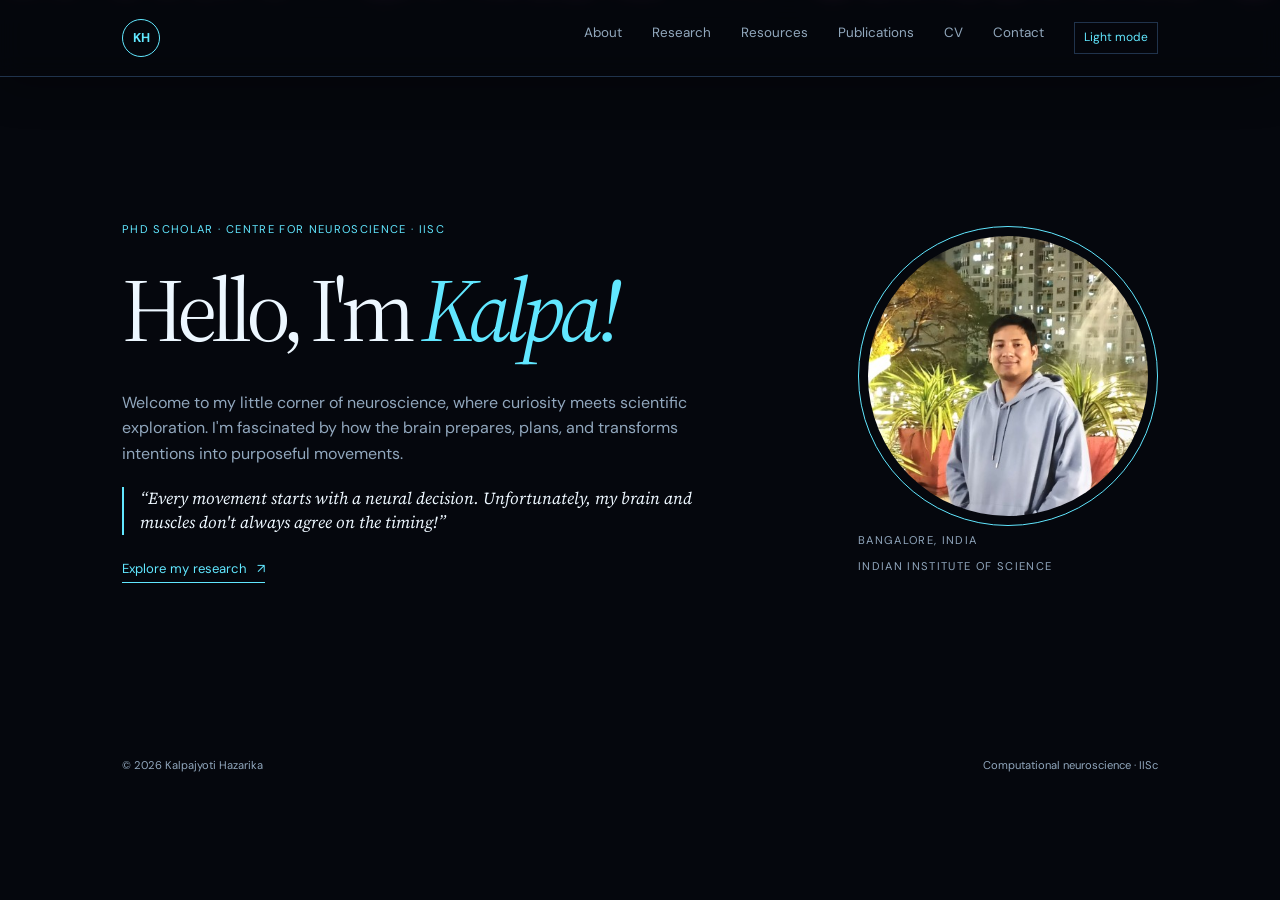
==== commit 937a334b: "Add resources navigation link Co-authored-by: Copilot <223556219+Copilot@users.noreply.github.com>" ====
--- a/index.html
+++ b/index.html
@@ -20,6 +20,7 @@
       <div class="nav-links">
         <a href="about.html">About</a>
         <a href="research.html">Research</a>
+        <a href="research.html#resources">Resources</a>
         <a href="publications.html">Publications</a>
         <a href="cv.html">CV</a>
         <a href="contact.html">Contact</a>
--- a/styles.css
+++ b/styles.css
@@ -8,3 +8,4 @@
 .hero { align-items:center; display:grid; gap:80px; grid-template-columns:1.35fr .65fr; min-height:650px; padding-bottom:110px; padding-top:110px; }.kicker,.section-number,.section-note,.photo-caption,.publication-year { color:var(--accent); font-size:.7rem; letter-spacing:.12em; text-transform:uppercase; }.kicker { margin:0 0 28px; }.hero h1 { font-family:var(--serif); font-size:clamp(3.2rem,7vw,6.2rem); font-weight:400; letter-spacing:-.07em; line-height:.95; margin:0 0 38px; }.hero h1 em,.contact h2 em { color:var(--accent); font-style:italic; }.intro-copy,.intro-quote,.intro-signoff { max-width:570px; }.intro-copy,.intro-signoff { color:var(--muted); }.intro-copy { font-size:1rem; margin:0 0 20px; }.intro-quote { border-left:2px solid var(--accent); color:var(--text); font-family:var(--serif); font-size:1.05rem; font-style:italic; line-height:1.45; margin:0 0 20px; padding-left:16px; }.intro-signoff { font-size:.95rem; margin:0 0 30px; }.text-link { border-bottom:1px solid var(--accent); color:var(--accent); display:inline-block; font-size:.82rem; padding-bottom:3px; }.text-link span,.button span,.contact-links span { margin-left:6px; }.hero-photo-wrap { justify-self:end; max-width:300px; }.hero-photo { aspect-ratio:1; border-radius:50%; display:block; object-fit:cover; padding:9px; border:1px solid var(--accent); width:100%; }.photo-caption { color:var(--muted); line-height:1.6; margin:17px 0 0; text-align:center; }
 .section { border-top:1px solid var(--line); padding-bottom:115px; padding-top:85px; }.split-section { display:grid; gap:100px; grid-template-columns:180px 1fr; }.section-number { margin:0; }.lead { font-family:var(--serif); font-size:clamp(1.7rem,3.4vw,2.7rem); line-height:1.18; margin:0; max-width:780px; }.research-interests { color:var(--muted); font-size:1rem; margin-top:38px; max-width:780px; }.research-interests h2 { color:var(--text); font-family:var(--serif); font-size:1.7rem; font-weight:400; margin:0 0 18px; }.research-interests ul { margin:0; padding-left:1.2rem; }.research-interests li { margin:0 0 16px; padding-left:6px; }.research-interests strong { color:var(--text); }.section-heading { align-items:baseline; display:flex; justify-content:space-between; margin-bottom:45px; }.section-note { color:var(--muted); }.research-grid { display:grid; gap:18px; grid-template-columns:repeat(3,1fr); }.research-card { background:var(--surface); min-height:270px; padding:28px; transition:transform .2s ease; }.research-card:hover { transform:translateY(-5px); }.research-card span { color:var(--accent); font-size:.75rem; }.research-card h2 { font-family:var(--serif); font-size:2rem; font-weight:400; line-height:1.05; margin:70px 0 15px; }.research-card p { color:var(--muted); font-size:.9rem; margin:0; }.publication { border-bottom:1px solid var(--line); display:grid; gap:45px; grid-template-columns:100px 1fr; padding:0 0 30px; }.publication h2,.timeline h2 { font-family:var(--serif); font-size:1.7rem; font-weight:400; line-height:1.15; margin:0 0 8px; }.publication p:not(.publication-year),.timeline p { color:var(--muted); margin:0 0 18px; }.button { border:1px solid var(--accent); color:var(--accent); font-size:.8rem; padding:11px 16px; }.timeline { border-left:1px solid var(--accent); margin-left:90px; }.timeline-item { display:grid; gap:40px; grid-template-columns:100px 1fr; padding:0 0 42px 28px; position:relative; }.timeline-item:before { background:var(--accent); border-radius:50%; content:''; height:9px; left:-5px; position:absolute; top:8px; width:9px; }.timeline-item > p { color:var(--accent); font-size:.75rem; letter-spacing:.08em; text-transform:uppercase; }.contact { background:transparent !important; background-color:transparent !important; padding-bottom:95px; padding-top:75px; }.contact-content { align-items:end; display:flex; justify-content:space-between; margin-top:75px; }.contact h2 { font-family:var(--serif); font-size:clamp(2.8rem,6vw,5.8rem); font-weight:400; letter-spacing:-.06em; line-height:.95; margin:0; }.contact-links { display:grid; gap:13px; }.contact-links a { border-bottom:1px solid var(--line); color:var(--accent); font-size:.82rem; min-width:190px; padding-bottom:6px; }.footer { color:var(--muted); display:flex; font-size:.7rem; justify-content:space-between; padding-bottom:30px; padding-top:30px; }
 @media (max-width:700px) { .container { padding-left:22px; padding-right:22px; }.nav { height:65px; }.menu-toggle { display:block; font-size:.8rem; }.nav-links { background:var(--bg); border-bottom:1px solid var(--line); display:none; flex-direction:column; gap:0; left:0; padding:12px 22px 18px; position:absolute; right:0; top:65px; }.nav-links.open { display:flex; }.nav-links a { padding:9px 0; }.hero { display:flex; flex-direction:column; gap:55px; min-height:auto; padding-bottom:85px; padding-top:75px; }.hero-photo-wrap { align-self:center; max-width:235px; }.split-section { display:block; }.section-number { margin-bottom:30px; }.section { padding-bottom:75px; padding-top:60px; }.research-grid { grid-template-columns:1fr; }.research-card { min-height:210px; }.research-card h2 { margin-top:45px; }.section-heading { align-items:flex-start; flex-direction:column; gap:20px; }.publication { gap:20px; grid-template-columns:65px 1fr; }.timeline { margin-left:0; }.timeline-item { gap:18px; grid-template-columns:70px 1fr; padding-left:20px; }.contact { padding-bottom:70px; padding-top:60px; }.contact-content { align-items:flex-start; flex-direction:column; gap:55px; margin-top:55px; }.footer { flex-direction:column; gap:8px; } }
+.resource-heading { margin-bottom:42px; max-width:780px; }.resource-heading h1 { font-family:var(--serif); font-size:clamp(2.8rem,6vw,5.5rem); font-weight:400; letter-spacing:-.06em; line-height:.95; margin:20px 0; }.resource-heading > p:last-child { color:var(--muted); font-size:1.05rem; max-width:650px; }.research-spotlight { border:1px solid var(--accent); margin:0 0 42px; padding:26px 30px; }.research-spotlight h2 { font-family:var(--serif); font-size:2rem; font-weight:400; margin:10px 0 8px; }.research-spotlight p:last-child { color:var(--muted); margin:0; }.resource-tools { margin-bottom:30px; }.resource-search { display:block; margin-bottom:18px; }.resource-search input { background:color-mix(in srgb, var(--surface) 80%, transparent); border:1px solid var(--line); border-radius:0; color:var(--text); font:inherit; padding:14px 16px; width:100%; }.resource-search input:focus { border-color:var(--accent); outline:2px solid color-mix(in srgb, var(--accent) 35%, transparent); outline-offset:2px; }.resource-filters { display:flex; flex-wrap:wrap; gap:8px; }.resource-filter { background:transparent; border:1px solid var(--line); color:var(--muted); cursor:pointer; font:inherit; font-size:.78rem; padding:9px 12px; }.resource-filter:hover,.resource-filter.is-active { border-color:var(--accent); color:var(--accent); }.resource-grid { display:grid; gap:16px; grid-template-columns:repeat(3,1fr); }.resource-card { background:color-mix(in srgb, var(--surface) 86%, transparent); border:1px solid var(--line); display:flex; flex-direction:column; min-height:245px; padding:24px; transition:border-color .2s ease, transform .2s ease; }.resource-card:hover { border-color:var(--accent); transform:translateY(-4px); }.resource-card h2 { font-family:var(--serif); font-size:1.55rem; font-weight:400; line-height:1.08; margin:12px 0 14px; }.resource-card > p:not(.resource-category) { color:var(--muted); font-size:.9rem; margin:0 0 20px; }.resource-category { color:var(--accent); font-size:.65rem; letter-spacing:.1em; margin:0; text-transform:uppercase; }.resource-link { border-bottom:1px solid var(--accent); color:var(--accent); font-size:.78rem; margin-top:auto; padding-bottom:4px; width:max-content; }.resource-link span { margin-left:5px; }.resource-empty { color:var(--muted); padding:30px 0; }.sr-only { height:1px; margin:-1px; overflow:hidden; position:absolute; width:1px; clip:rect(0,0,0,0); }
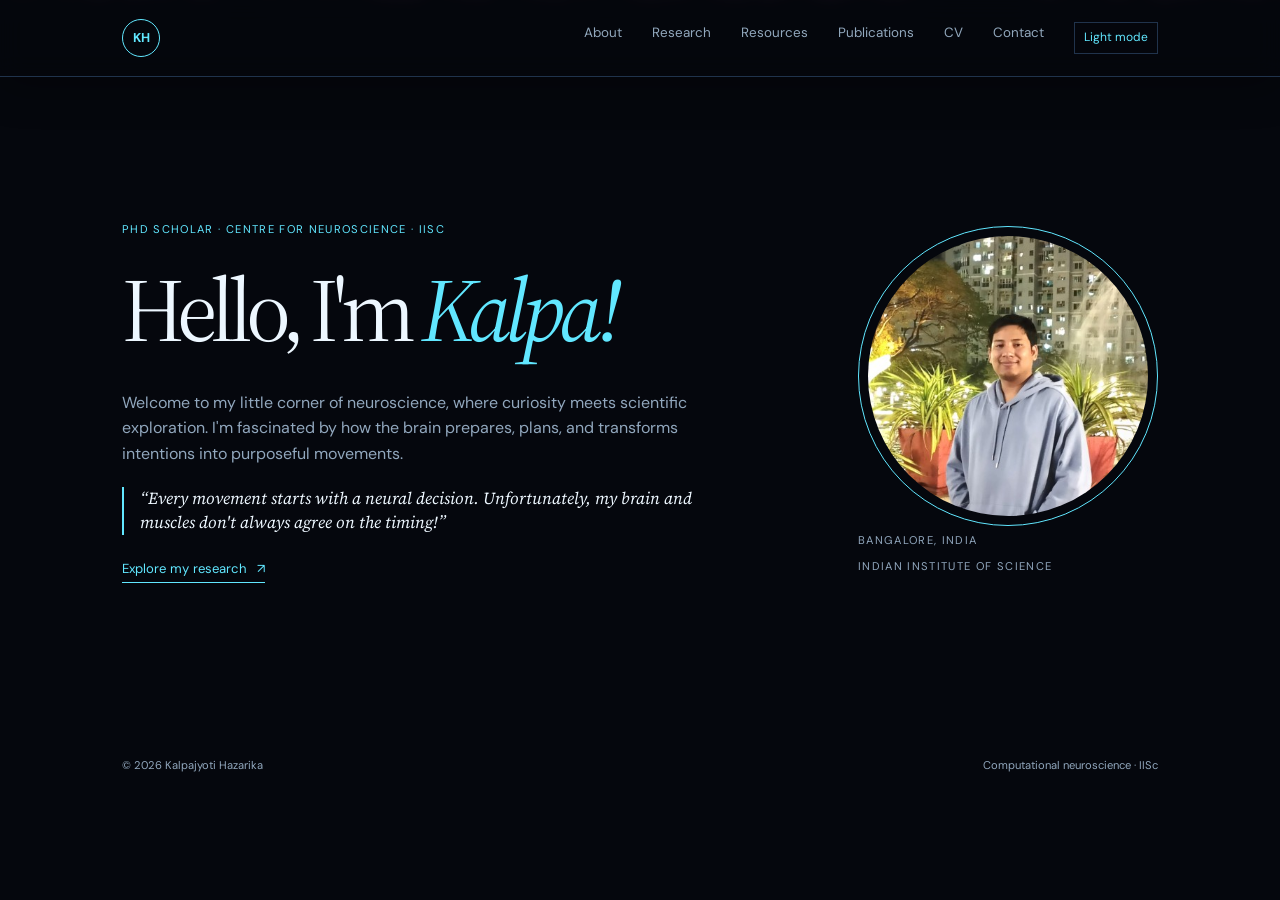
==== commit 728ef4c1: "Add leading flying skeleton animation Co-authored-by: Copilot <223556219+Copilot@users.noreply.githu" ====
--- a/index.html
+++ b/index.html
@@ -11,7 +11,7 @@
   <link rel="stylesheet" href="styles.css">
 </head>
 <body>
-  <div class="walking-background" aria-hidden="true"><img class="walking-skeleton" src="skeleton-brain.png" alt=""></div>
+  <div class="walking-background" aria-hidden="true"><img class="flying-skeleton" src="flying-skeleton.png" alt=""><img class="walking-skeleton" src="skeleton-brain.png" alt=""></div>
   <div class="brain-rain" aria-hidden="true"></div>
   <header class="site-header">
     <nav class="nav container" aria-label="Main navigation">
--- a/styles.css
+++ b/styles.css
@@ -1,11 +1,11 @@
 :root { color-scheme:dark; --bg:#05070d; --surface:#0d1424; --text:#edf7ff; --muted:#91a7bd; --accent:#61e7ff; --line:#20334c; --serif:'Source Serif 4', Georgia, serif; --sans:'DM Sans', Arial, sans-serif; }
 [data-theme="light"], .theme-light { color-scheme:light; --bg:#f4f7f5; --surface:#e5efeb; --text:#18302c; --muted:#60736e; --accent:#158f86; --line:#cbd9d4; }
 * { box-sizing:border-box; } html { scroll-behavior:smooth; } body { margin:0; background:var(--bg); color:var(--text); font-family:var(--sans); line-height:1.6; overflow-x:hidden; } a { color:inherit; text-decoration:none; } .container { max-width:1100px; margin:0 auto; padding-left:32px; padding-right:32px; }
-.walking-background { height:100vh; left:0; opacity:.28; overflow:hidden; pointer-events:none; position:fixed; top:0; width:100%; z-index:0; }.walking-skeleton { animation:walk-cycle 18s linear infinite; bottom:9vh; filter:drop-shadow(0 0 18px rgba(97,231,255,.35)); height:220px; left:-240px; object-fit:contain; position:absolute; width:220px; }.brain-rain { height:100vh; inset:0; overflow:hidden; pointer-events:none; position:fixed; z-index:0; }.falling-brain { animation:fall var(--duration) linear var(--delay) infinite; color:#ff6bd6; filter:drop-shadow(0 0 8px rgba(255,107,214,.65)); font-size:var(--size); left:var(--x); position:absolute; top:-2rem; }
+.walking-background { height:100vh; left:0; opacity:.28; overflow:hidden; pointer-events:none; position:fixed; top:0; width:100%; z-index:0; }.walking-skeleton,.flying-skeleton { animation:walk-cycle 18s linear infinite; bottom:9vh; filter:drop-shadow(0 0 18px rgba(97,231,255,.35)); height:220px; left:-240px; object-fit:contain; position:absolute; width:220px; }.flying-skeleton { animation-delay:-4s; filter:drop-shadow(0 0 20px rgba(255,190,120,.45)); height:260px; left:-280px; opacity:.75; width:260px; }.brain-rain { height:100vh; inset:0; overflow:hidden; pointer-events:none; position:fixed; z-index:0; }.falling-brain { animation:fall var(--duration) linear var(--delay) infinite; color:#ff6bd6; filter:drop-shadow(0 0 8px rgba(255,107,214,.65)); font-size:var(--size); left:var(--x); position:absolute; top:-2rem; }
 .site-header, main, .footer { position:relative; z-index:1; } .site-header { background:color-mix(in srgb, var(--bg) 88%, transparent); box-shadow:0 10px 40px rgba(0,0,0,.3); }
 @keyframes walk-cycle { 0% { left:-240px; bottom:9vh; transform:translateY(0) rotate(-4deg) scaleX(.96); } 8% { transform:translateY(-13px) rotate(4deg) scaleX(1); } 16% { transform:translateY(0) rotate(-4deg) scaleX(.96); } 24% { left:14vw; bottom:25vh; transform:translateY(-13px) rotate(4deg) scaleX(1); } 32% { transform:translateY(0) rotate(-4deg) scaleX(.96); } 40% { left:32vw; bottom:12vh; transform:translateY(-13px) rotate(4deg) scaleX(1); } 48% { transform:translateY(0) rotate(-4deg) scaleX(.96); } 56% { left:51vw; bottom:32vh; transform:translateY(-13px) rotate(4deg) scaleX(1); } 64% { transform:translateY(0) rotate(-4deg) scaleX(.96); } 72% { left:69vw; bottom:16vh; transform:translateY(-13px) rotate(4deg) scaleX(1); } 80% { transform:translateY(0) rotate(-4deg) scaleX(.96); } 90% { left:87vw; bottom:27vh; transform:translateY(-13px) rotate(4deg) scaleX(1); } 100% { left:calc(100vw + 20px); bottom:9vh; transform:translateY(0) rotate(-4deg) scaleX(.96); } } @keyframes fall { from { opacity:0; transform:translate3d(0,-5vh,0) rotate(0deg); } 10% { opacity:.8; } to { opacity:.15; transform:translate3d(-8vw,110vh,0) rotate(360deg); } } @media (prefers-reduced-motion:reduce) { .walking-skeleton,.falling-brain { animation:none; } .walking-skeleton { left:calc(50% - 110px); } .falling-brain { display:none; } }
 .site-header { border-bottom:1px solid var(--line); position:sticky; top:0; z-index:10; background:color-mix(in srgb, var(--bg) 92%, transparent); backdrop-filter:blur(12px); }.nav { align-items:center; display:flex; height:76px; justify-content:space-between; }.brand { align-items:center; border:1px solid var(--accent); border-radius:50%; color:var(--accent); display:flex; font-size:.8rem; font-weight:700; height:38px; justify-content:center; width:38px; }.nav-links { display:flex; gap:30px; }.nav-links a { color:var(--muted); font-size:.84rem; }.nav-links a:hover,.text-link:hover,.contact-links a:hover { color:var(--accent); }.menu-toggle,.theme-toggle { background:none; border:0; color:var(--text); font:inherit; }.menu-toggle { display:none; }.theme-toggle { border:1px solid var(--line); color:var(--accent); cursor:pointer; font-size:.75rem; padding:5px 9px; }
 .hero { align-items:center; display:grid; gap:80px; grid-template-columns:1.35fr .65fr; min-height:650px; padding-bottom:110px; padding-top:110px; }.kicker,.section-number,.section-note,.photo-caption,.publication-year { color:var(--accent); font-size:.7rem; letter-spacing:.12em; text-transform:uppercase; }.kicker { margin:0 0 28px; }.hero h1 { font-family:var(--serif); font-size:clamp(3.2rem,7vw,6.2rem); font-weight:400; letter-spacing:-.07em; line-height:.95; margin:0 0 38px; }.hero h1 em,.contact h2 em { color:var(--accent); font-style:italic; }.intro-copy,.intro-quote,.intro-signoff { max-width:570px; }.intro-copy,.intro-signoff { color:var(--muted); }.intro-copy { font-size:1rem; margin:0 0 20px; }.intro-quote { border-left:2px solid var(--accent); color:var(--text); font-family:var(--serif); font-size:1.05rem; font-style:italic; line-height:1.45; margin:0 0 20px; padding-left:16px; }.intro-signoff { font-size:.95rem; margin:0 0 30px; }.text-link { border-bottom:1px solid var(--accent); color:var(--accent); display:inline-block; font-size:.82rem; padding-bottom:3px; }.text-link span,.button span,.contact-links span { margin-left:6px; }.hero-photo-wrap { justify-self:end; max-width:300px; }.hero-photo { aspect-ratio:1; border-radius:50%; display:block; object-fit:cover; padding:9px; border:1px solid var(--accent); width:100%; }.photo-caption { color:var(--muted); line-height:1.6; margin:17px 0 0; text-align:center; }
-.section { border-top:1px solid var(--line); padding-bottom:115px; padding-top:85px; }.split-section { display:grid; gap:100px; grid-template-columns:180px 1fr; }.section-number { margin:0; }.lead { font-family:var(--serif); font-size:clamp(1.7rem,3.4vw,2.7rem); line-height:1.18; margin:0; max-width:780px; }.research-interests { color:var(--muted); font-size:1rem; margin-top:38px; max-width:780px; }.research-interests h2 { color:var(--text); font-family:var(--serif); font-size:1.7rem; font-weight:400; margin:0 0 18px; }.research-interests ul { margin:0; padding-left:1.2rem; }.research-interests li { margin:0 0 16px; padding-left:6px; }.research-interests strong { color:var(--text); }.section-heading { align-items:baseline; display:flex; justify-content:space-between; margin-bottom:45px; }.section-note { color:var(--muted); }.research-grid { display:grid; gap:18px; grid-template-columns:repeat(3,1fr); }.research-card { background:var(--surface); min-height:270px; padding:28px; transition:transform .2s ease; }.research-card:hover { transform:translateY(-5px); }.research-card span { color:var(--accent); font-size:.75rem; }.research-card h2 { font-family:var(--serif); font-size:2rem; font-weight:400; line-height:1.05; margin:70px 0 15px; }.research-card p { color:var(--muted); font-size:.9rem; margin:0; }.publication { border-bottom:1px solid var(--line); display:grid; gap:45px; grid-template-columns:100px 1fr; padding:0 0 30px; }.publication h2,.timeline h2 { font-family:var(--serif); font-size:1.7rem; font-weight:400; line-height:1.15; margin:0 0 8px; }.publication p:not(.publication-year),.timeline p { color:var(--muted); margin:0 0 18px; }.button { border:1px solid var(--accent); color:var(--accent); font-size:.8rem; padding:11px 16px; }.timeline { border-left:1px solid var(--accent); margin-left:90px; }.timeline-item { display:grid; gap:40px; grid-template-columns:100px 1fr; padding:0 0 42px 28px; position:relative; }.timeline-item:before { background:var(--accent); border-radius:50%; content:''; height:9px; left:-5px; position:absolute; top:8px; width:9px; }.timeline-item > p { color:var(--accent); font-size:.75rem; letter-spacing:.08em; text-transform:uppercase; }.contact { background:transparent !important; background-color:transparent !important; padding-bottom:95px; padding-top:75px; }.contact-content { align-items:end; display:flex; justify-content:space-between; margin-top:75px; }.contact h2 { font-family:var(--serif); font-size:clamp(2.8rem,6vw,5.8rem); font-weight:400; letter-spacing:-.06em; line-height:.95; margin:0; }.contact-links { display:grid; gap:13px; }.contact-links a { border-bottom:1px solid var(--line); color:var(--accent); font-size:.82rem; min-width:190px; padding-bottom:6px; }.footer { color:var(--muted); display:flex; font-size:.7rem; justify-content:space-between; padding-bottom:30px; padding-top:30px; }
+.section { border-top:1px solid var(--line); padding-bottom:115px; padding-top:85px; }.split-section { display:grid; gap:100px; grid-template-columns:180px 1fr; }.section-number { margin:0; }.lead { font-family:var(--serif); font-size:clamp(1.7rem,3.4vw,2.7rem); line-height:1.18; margin:0; max-width:780px; }.research-interests { color:var(--muted); font-size:1rem; margin-top:38px; max-width:780px; }.research-interests h2 { color:var(--text); font-family:var(--serif); font-size:1.7rem; font-weight:400; margin:0 0 18px; }.research-interests ul { margin:0; padding-left:1.2rem; }.research-interests li { margin:0 0 16px; padding-left:6px; }.research-interests strong { color:var(--text); }.section-heading { align-items:baseline; display:flex; justify-content:space-between; margin-bottom:45px; }.section-note { color:var(--muted); }.research-grid { display:grid; gap:18px; grid-template-columns:repeat(3,1fr); }.research-card { background:rgba(255,190,120,.1); border:1px solid rgba(255,190,120,.4); min-height:270px; padding:28px; transition:border-color .2s ease, transform .2s ease; }.research-card:hover { border-color:rgba(255,190,120,.85); transform:translateY(-5px); }.research-card span { color:#ffc98f; font-size:.75rem; }.research-card h2 { font-family:var(--serif); font-size:2rem; font-weight:400; line-height:1.05; margin:70px 0 15px; }.research-card p { color:var(--muted); font-size:.9rem; margin:0; }.publication { border-bottom:1px solid var(--line); display:grid; gap:45px; grid-template-columns:100px 1fr; padding:0 0 30px; }.publication h2,.timeline h2 { font-family:var(--serif); font-size:1.7rem; font-weight:400; line-height:1.15; margin:0 0 8px; }.publication p:not(.publication-year),.timeline p { color:var(--muted); margin:0 0 18px; }.button { border:1px solid var(--accent); color:var(--accent); font-size:.8rem; padding:11px 16px; }.timeline { border-left:1px solid var(--accent); margin-left:90px; }.timeline-item { display:grid; gap:40px; grid-template-columns:100px 1fr; padding:0 0 42px 28px; position:relative; }.timeline-item:before { background:var(--accent); border-radius:50%; content:''; height:9px; left:-5px; position:absolute; top:8px; width:9px; }.timeline-item > p { color:var(--accent); font-size:.75rem; letter-spacing:.08em; text-transform:uppercase; }.contact { background:transparent !important; background-color:transparent !important; padding-bottom:95px; padding-top:75px; }.contact-content { align-items:end; display:flex; justify-content:space-between; margin-top:75px; }.contact h2 { font-family:var(--serif); font-size:clamp(2.8rem,6vw,5.8rem); font-weight:400; letter-spacing:-.06em; line-height:.95; margin:0; }.contact-links { display:grid; gap:13px; }.contact-links a { border-bottom:1px solid var(--line); color:var(--accent); font-size:.82rem; min-width:190px; padding-bottom:6px; }.footer { color:var(--muted); display:flex; font-size:.7rem; justify-content:space-between; padding-bottom:30px; padding-top:30px; }
 @media (max-width:700px) { .container { padding-left:22px; padding-right:22px; }.nav { height:65px; }.menu-toggle { display:block; font-size:.8rem; }.nav-links { background:var(--bg); border-bottom:1px solid var(--line); display:none; flex-direction:column; gap:0; left:0; padding:12px 22px 18px; position:absolute; right:0; top:65px; }.nav-links.open { display:flex; }.nav-links a { padding:9px 0; }.hero { display:flex; flex-direction:column; gap:55px; min-height:auto; padding-bottom:85px; padding-top:75px; }.hero-photo-wrap { align-self:center; max-width:235px; }.split-section { display:block; }.section-number { margin-bottom:30px; }.section { padding-bottom:75px; padding-top:60px; }.research-grid { grid-template-columns:1fr; }.research-card { min-height:210px; }.research-card h2 { margin-top:45px; }.section-heading { align-items:flex-start; flex-direction:column; gap:20px; }.publication { gap:20px; grid-template-columns:65px 1fr; }.timeline { margin-left:0; }.timeline-item { gap:18px; grid-template-columns:70px 1fr; padding-left:20px; }.contact { padding-bottom:70px; padding-top:60px; }.contact-content { align-items:flex-start; flex-direction:column; gap:55px; margin-top:55px; }.footer { flex-direction:column; gap:8px; } }
 .resource-heading { margin-bottom:42px; max-width:780px; }.resource-heading h1 { font-family:var(--serif); font-size:clamp(2.8rem,6vw,5.5rem); font-weight:400; letter-spacing:-.06em; line-height:.95; margin:20px 0; }.resource-heading > p:last-child { color:var(--muted); font-size:1.05rem; max-width:650px; }.research-spotlight { border:1px solid var(--accent); margin:0 0 42px; padding:26px 30px; }.research-spotlight h2 { font-family:var(--serif); font-size:2rem; font-weight:400; margin:10px 0 8px; }.research-spotlight p:last-child { color:var(--muted); margin:0; }.resource-tools { margin-bottom:30px; }.resource-search { display:block; margin-bottom:18px; }.resource-search input { background:color-mix(in srgb, var(--surface) 80%, transparent); border:1px solid var(--line); border-radius:0; color:var(--text); font:inherit; padding:14px 16px; width:100%; }.resource-search input:focus { border-color:var(--accent); outline:2px solid color-mix(in srgb, var(--accent) 35%, transparent); outline-offset:2px; }.resource-filters { display:flex; flex-wrap:wrap; gap:8px; }.resource-filter { background:transparent; border:1px solid var(--line); color:var(--muted); cursor:pointer; font:inherit; font-size:.78rem; padding:9px 12px; }.resource-filter:hover,.resource-filter.is-active { border-color:var(--accent); color:var(--accent); }.resource-grid { display:grid; gap:16px; grid-template-columns:repeat(3,1fr); }.resource-card { background:color-mix(in srgb, var(--surface) 86%, transparent); border:1px solid var(--line); display:flex; flex-direction:column; min-height:245px; padding:24px; transition:border-color .2s ease, transform .2s ease; }.resource-card:hover { border-color:var(--accent); transform:translateY(-4px); }.resource-card h2 { font-family:var(--serif); font-size:1.55rem; font-weight:400; line-height:1.08; margin:12px 0 14px; }.resource-card > p:not(.resource-category) { color:var(--muted); font-size:.9rem; margin:0 0 20px; }.resource-category { color:var(--accent); font-size:.65rem; letter-spacing:.1em; margin:0; text-transform:uppercase; }.resource-link { border-bottom:1px solid var(--accent); color:var(--accent); font-size:.78rem; margin-top:auto; padding-bottom:4px; width:max-content; }.resource-link span { margin-left:5px; }.resource-empty { color:var(--muted); padding:30px 0; }.sr-only { height:1px; margin:-1px; overflow:hidden; position:absolute; width:1px; clip:rect(0,0,0,0); }
